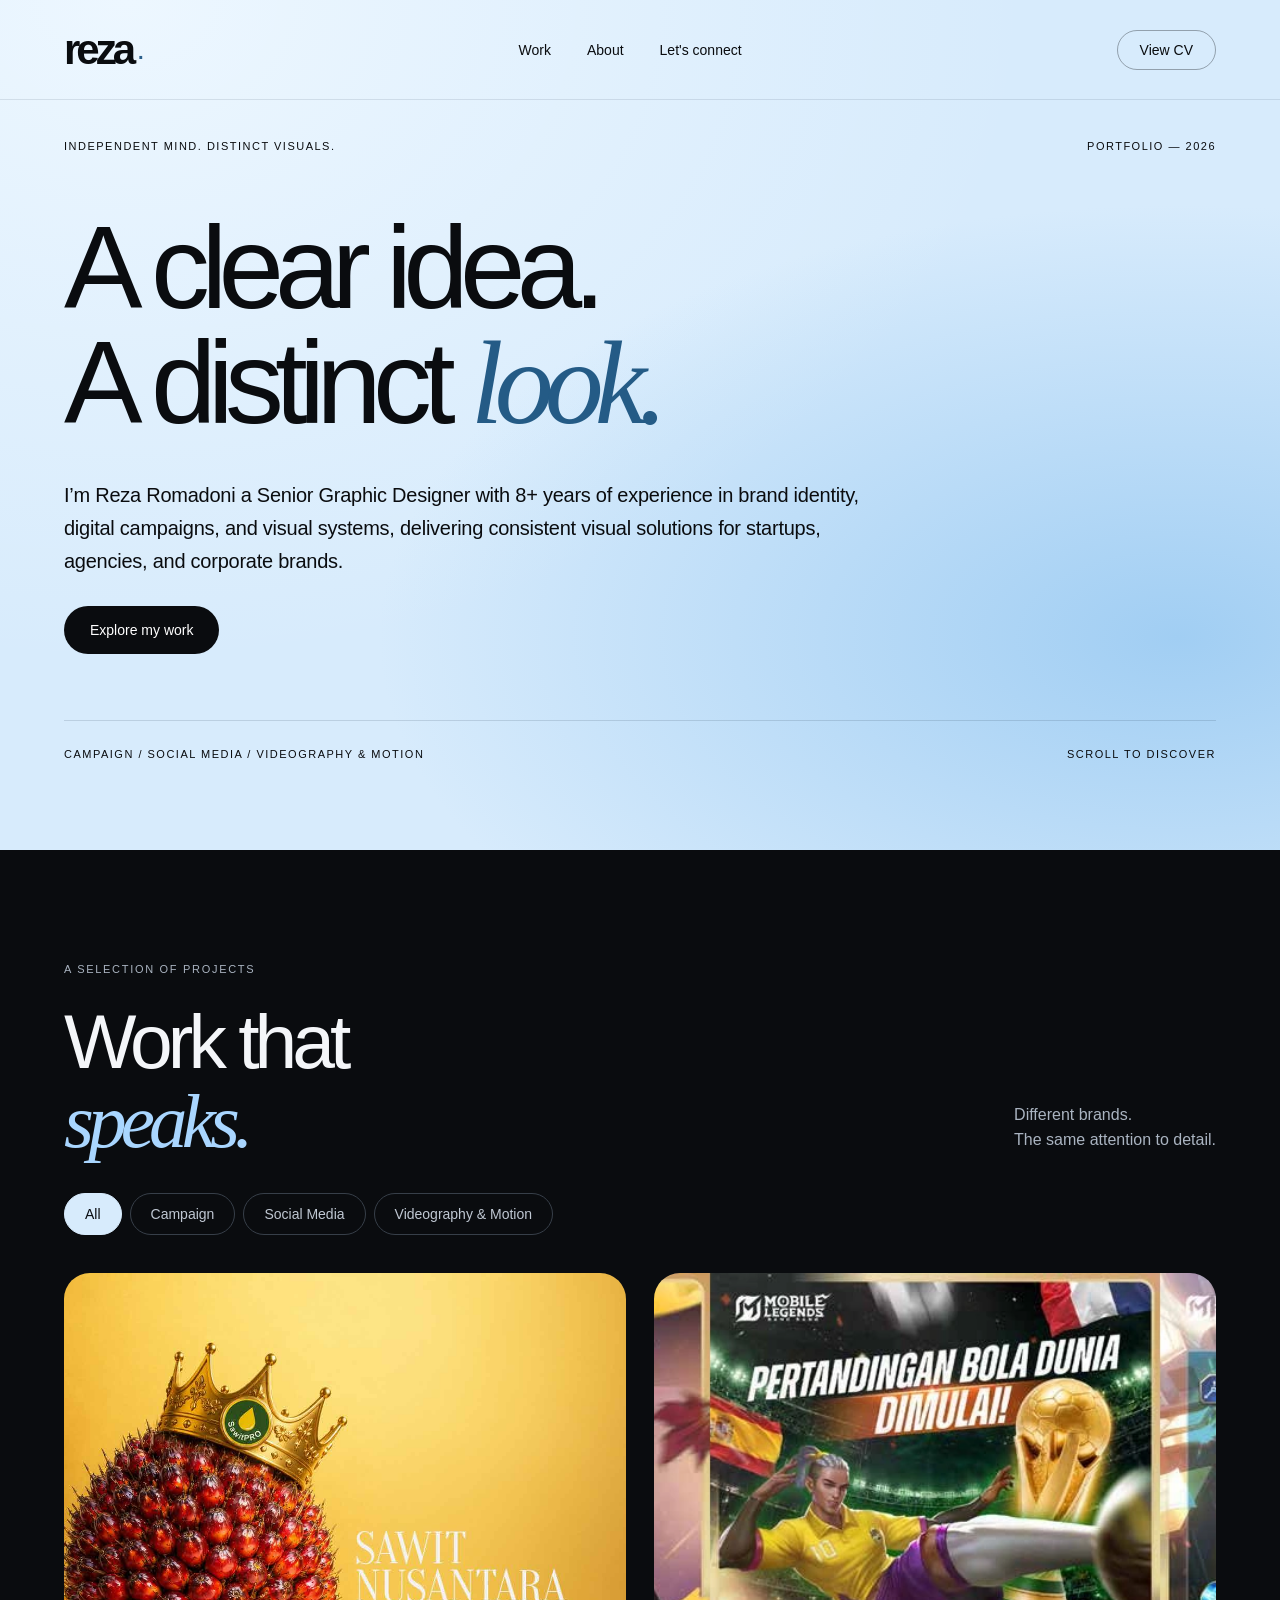
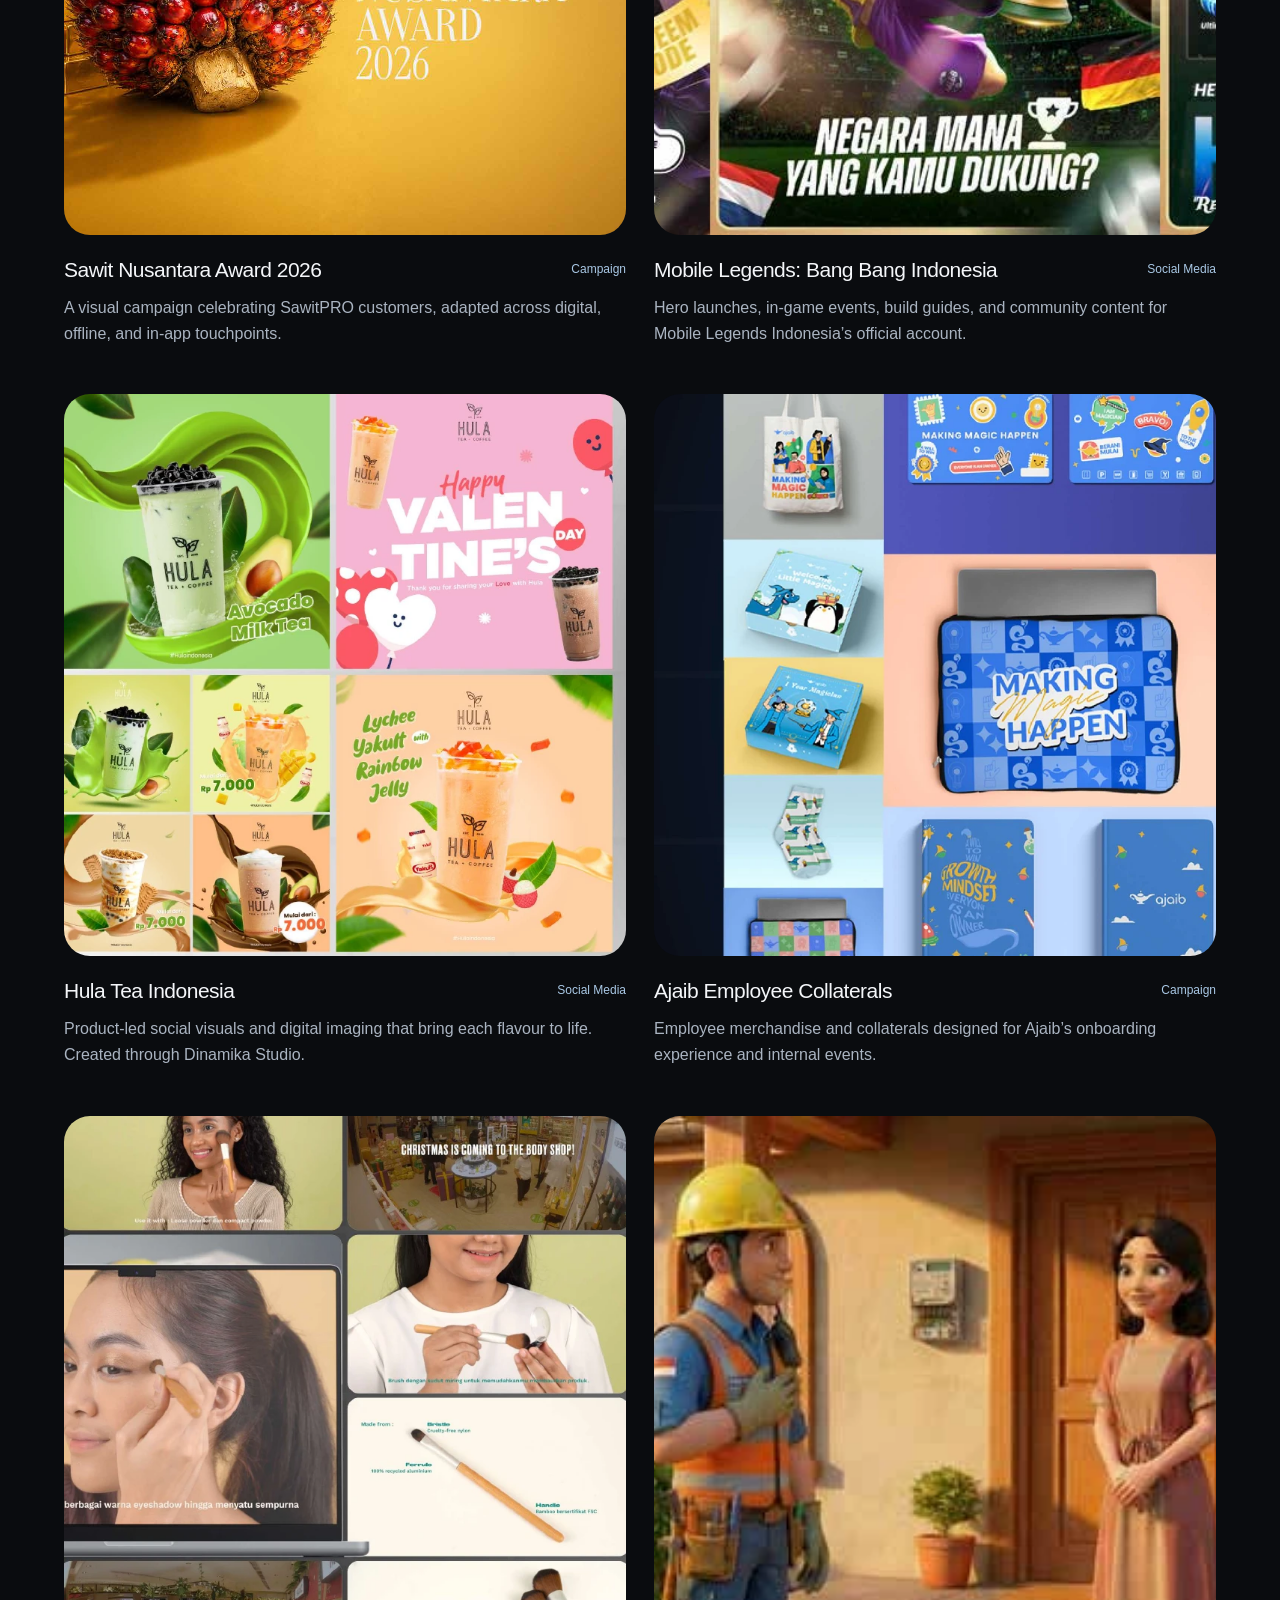
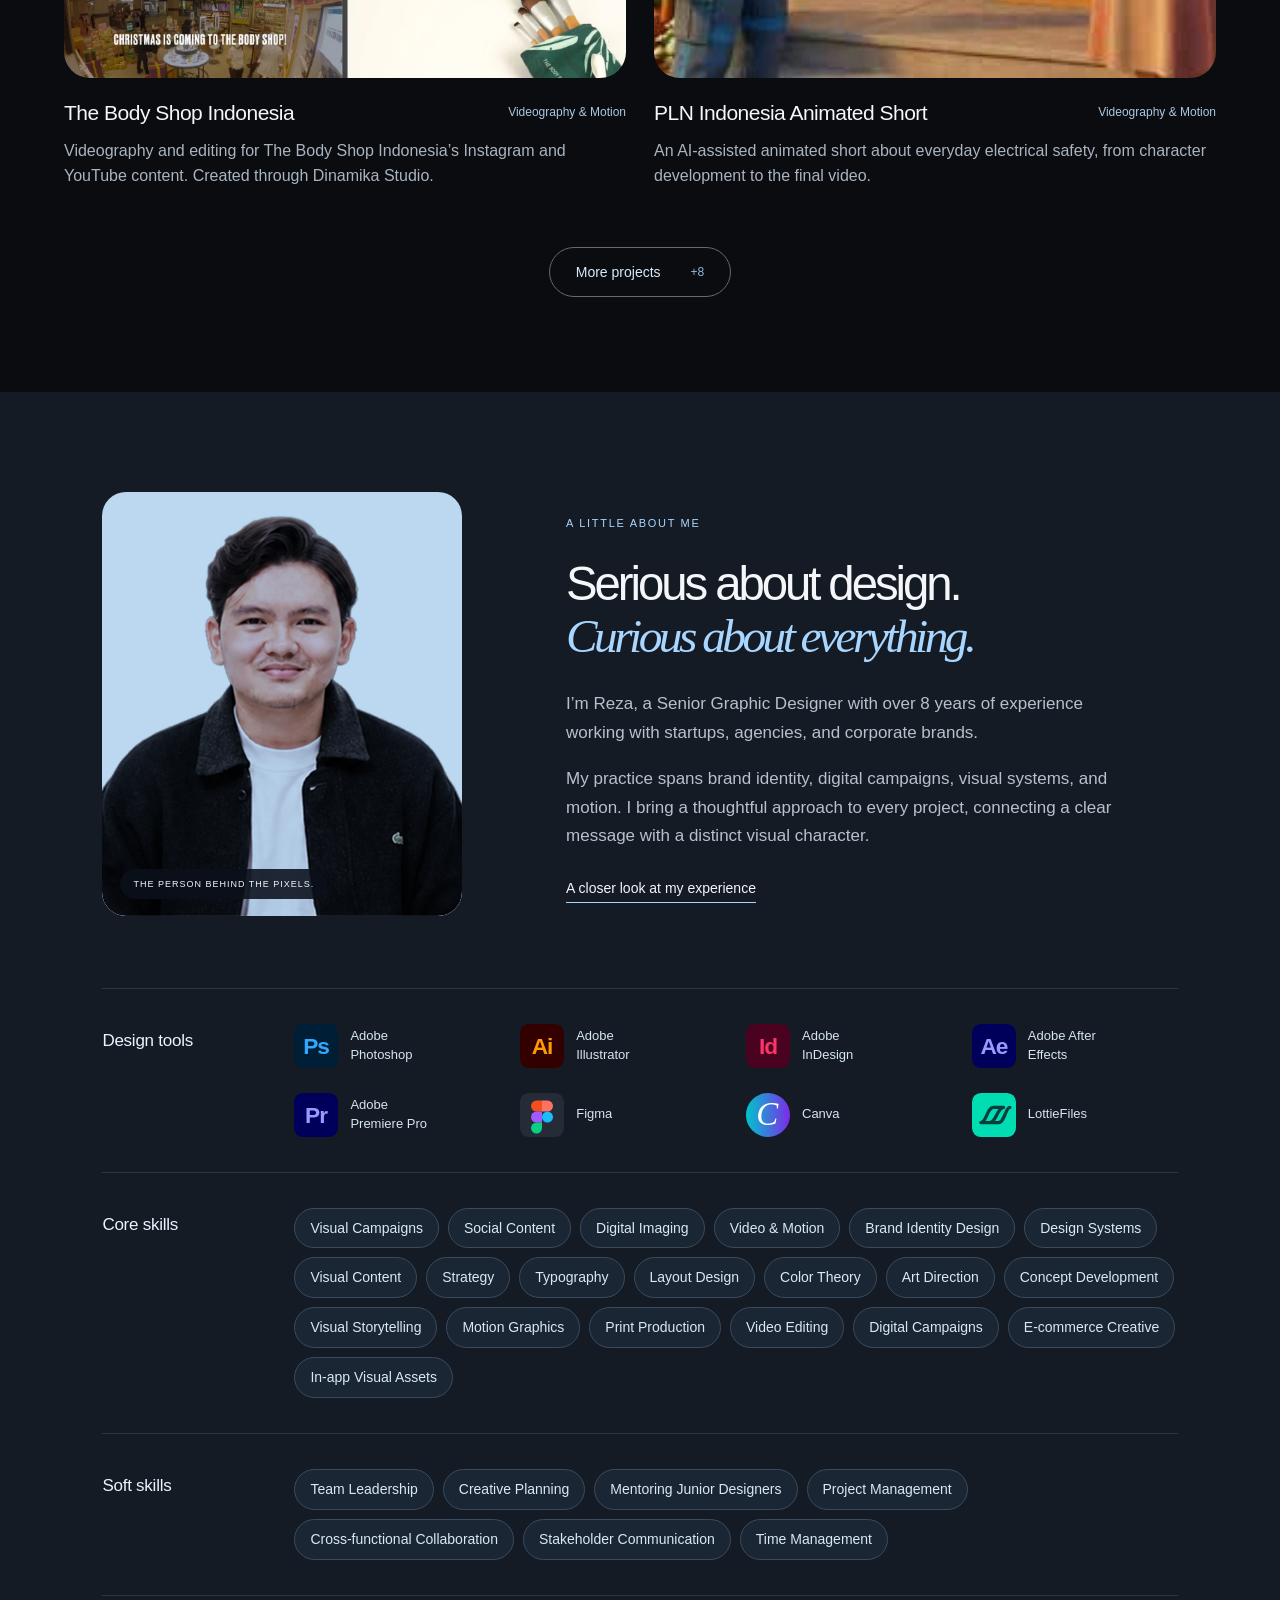
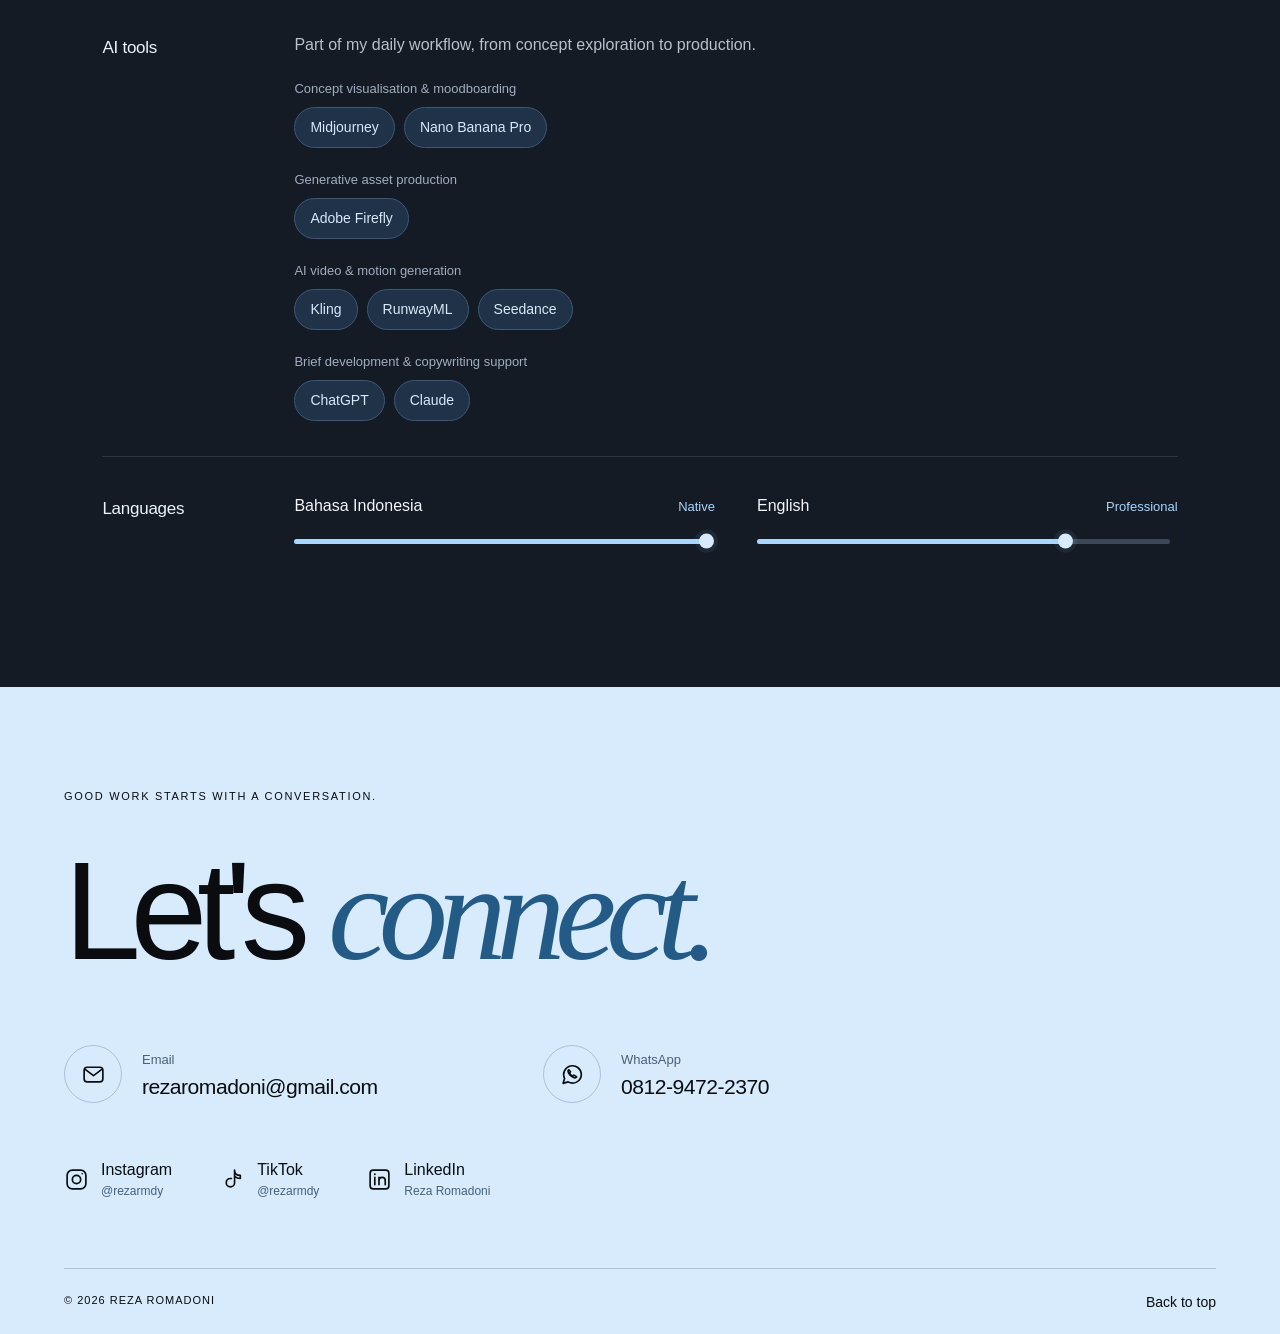
==== index.html @ 768dbdbc "Publish portfolio with selected work, skills, contact links and CV" ====
<!doctype html>
<html lang="en"><head><meta charset="UTF-8"><meta name="viewport" content="width=device-width,initial-scale=1"><meta name="theme-color" content="#d7ebfc"><meta name="description" content="Reza Romadoni. Senior Graphic Designer with 8+ years of experience in brand identity, digital campaigns, and visual systems."><title>Reza Romadoni — Design with character.</title><link rel="stylesheet" href="style.css"></head>
<body>
<header class="nav"><a class="wordmark" href="#home" aria-label="Reza Romadoni home">reza<span>·</span></a><nav aria-label="Main navigation"><a href="#work">Work</a><a href="#about">About</a><a href="#contact">Let's connect</a></nav><a class="cv" href="assets/Reza-Romadoni-CV.pdf" target="_blank" rel="noopener">View CV</a></header>
<main><section class="hero" id="home"><div class="hero-top"><span>INDEPENDENT MIND. DISTINCT VISUALS.</span><span>PORTFOLIO — 2026</span></div><h1><span class="line"><span>A clear idea.</span></span><span class="line"><span>A distinct <em>look.</em></span></span></h1>
<div class="hero-bottom"><div class="intro"><p>I’m Reza Romadoni a Senior Graphic Designer with 8+ years of experience in brand identity, digital campaigns, and visual systems, delivering consistent visual solutions for startups, agencies, and corporate brands.</p><a class="pill dark" href="#work">Explore my work</a></div></div>
<div class="hero-foot"><span>CAMPAIGN / SOCIAL MEDIA / VIDEOGRAPHY & MOTION</span><span>SCROLL TO DISCOVER</span></div></section>
<section class="work-section" id="work"><div class="section-heading"><div><p class="eyebrow">A SELECTION OF PROJECTS</p><h2>Work that<br><em>speaks.</em></h2></div><div class="work-aside"><p>Different brands.<br>The same attention to detail.</p></div></div><div class="filters" role="group" aria-label="Filter projects"><button class="active" data-filter="All" aria-pressed="true">All</button><button data-filter="Campaign" aria-pressed="false">Campaign</button><button data-filter="Social Media" aria-pressed="false">Social Media</button><button data-filter="Videography & Motion" aria-pressed="false">Videography & Motion</button></div><div class="project-grid" id="projects"></div><div class="more-wrap"><button class="pill outline" id="more">More projects <span>+8</span></button></div></section>
<section class="about" id="about"><div class="portrait"><img src="assets/reza.png" alt="Reza Romadoni" loading="lazy"><span>THE PERSON BEHIND THE PIXELS.</span></div><div class="about-copy"><p class="eyebrow">A LITTLE ABOUT ME</p><h2>Serious about design.<br><em>Curious about everything.</em></h2><p>I’m Reza, a Senior Graphic Designer with over 8 years of experience working with startups, agencies, and corporate brands.</p><p>My practice spans brand identity, digital campaigns, visual systems, and motion. I bring a thoughtful approach to every project, connecting a clear message with a distinct visual character.</p><a class="text-link" href="assets/Reza-Romadoni-CV.pdf" target="_blank" rel="noopener">A closer look at my experience</a></div>
<div class="capabilities"><section class="capability-group design-tools" aria-labelledby="tools-title"><h3 id="tools-title">Design tools</h3><div class="tools-grid" id="design-tools"></div></section><section class="capability-group" aria-labelledby="core-title"><h3 id="core-title">Core skills</h3><div class="skills" id="core-skills"></div></section><section class="capability-group" aria-labelledby="soft-title"><h3 id="soft-title">Soft skills</h3><div class="skills" id="soft-skills"></div></section><section class="capability-group" aria-labelledby="ai-title"><h3 id="ai-title">AI tools</h3><p class="group-intro">Part of my daily workflow, from concept exploration to production.</p><div id="ai-tools"></div></section><section class="capability-group languages" aria-labelledby="languages-title"><h3 id="languages-title">Languages</h3><div class="language-grid"><div class="language"><div class="language-label"><span>Bahasa Indonesia</span><span>Native</span></div><div class="language-bar" role="meter" aria-label="Bahasa Indonesia proficiency" aria-valuemin="1" aria-valuemax="4" aria-valuenow="4" aria-valuetext="Native"><div class="language-fill" style="--level:100%"></div></div></div><div class="language"><div class="language-label"><span>English</span><span>Professional</span></div><div class="language-bar" role="meter" aria-label="English proficiency" aria-valuemin="1" aria-valuemax="4" aria-valuenow="3" aria-valuetext="Professional"><div class="language-fill" style="--level:75%"></div></div></div></div></section></div></section>
<footer id="contact"><p class="eyebrow">GOOD WORK STARTS WITH A CONVERSATION.</p><h2 class="contact-title">Let's <em>connect.</em></h2><div class="contact-grid"><a class="contact-item" href="mailto:rezaromadoni@gmail.com"><span class="contact-icon" data-icon="email"></span><span><span class="contact-label">Email</span><span class="contact-value">rezaromadoni@gmail.com</span></span></a><a class="contact-item" href="https://wa.me/6281294722370" target="_blank" rel="noopener noreferrer"><span class="contact-icon" data-icon="whatsapp"></span><span><span class="contact-label">WhatsApp</span><span class="contact-value">0812-9472-2370</span></span></a></div><div class="social-links" aria-label="Social media"><a href="https://www.instagram.com/rezarmdy/" target="_blank" rel="noopener noreferrer"><span data-icon="instagram"></span><span>Instagram <small>@rezarmdy</small></span></a><a href="https://www.tiktok.com/@rezarmdy" target="_blank" rel="noopener noreferrer"><span data-icon="tiktok"></span><span>TikTok <small>@rezarmdy</small></span></a><a href="https://www.linkedin.com/in/rezaromadoni97/" target="_blank" rel="noopener noreferrer"><span data-icon="linkedin"></span><span>LinkedIn <small>Reza Romadoni</small></span></a></div><div class="footer-bottom"><span>© 2026 REZA ROMADONI</span><a href="#home">Back to top</a></div></footer></main>
<dialog id="project-dialog" aria-labelledby="dialog-title"><button class="close" aria-label="Close project">Close <span>×</span></button><div class="dialog-intro"><p class="eyebrow" id="dialog-category"></p><h2 id="dialog-title"></h2><p id="dialog-description"></p><p id="dialog-role"></p></div><div id="dialog-gallery"></div></dialog>
<script src="projects.js"></script><script src="app.js"></script></body></html>
---- style.css ----
:root{--sky:#d7ebfc;--ink:#0a0c0f;--muted:#aab4c1}*{box-sizing:border-box}html{scroll-behavior:smooth;scroll-padding-top:55px}body{margin:0;background:var(--ink);color:#f4f6f9;font-family:Arial,Helvetica,sans-serif;-webkit-font-smoothing:antialiased}a{color:inherit;text-decoration:none}button{font:inherit;cursor:pointer;color:inherit}button,a{-webkit-tap-highlight-color:transparent}button:focus-visible,a:focus-visible{outline:3px solid #429bff;outline-offset:6px}em{font-family:Georgia,'Times New Roman',serif;font-weight:400;letter-spacing:-.075em}img{display:block;width:100%}[hidden]{display:none!important}
.nav{position:absolute;inset:0 0 auto;height:100px;z-index:5;color:var(--ink);display:flex;align-items:center;justify-content:space-between;padding:0 5%;border-bottom:1px solid #172b421c}.wordmark{font-size:42px;font-weight:800;letter-spacing:-4px}.wordmark span{font-size:20px;letter-spacing:0;margin-left:6px;color:#2b608c}.nav nav{display:flex;gap:36px;font-size:14px}.nav nav a{padding:12px 0}.cv{border:1px solid #0a0c0f55;border-radius:30px;padding:11px 22px;font-size:14px}
.hero{min-height:850px;position:relative;padding:140px 5% 0;color:var(--ink);overflow:hidden;background:radial-gradient(ellipse at 92% 75%,#a1cef3 0,transparent 48%),radial-gradient(ellipse at 10% 0,#edf7ff 0,transparent 55%),var(--sky)}.hero-top,.hero-foot{display:flex;justify-content:space-between;font-size:11px;letter-spacing:1.5px;gap:20px}.hero h1{font-size:clamp(76px,9.2vw,148px);font-weight:500;line-height:.98;letter-spacing:-.075em;margin:58px 0 37px}.hero h1 em{color:#245b86}.line{display:block;overflow:hidden;padding-bottom:.1em;margin-bottom:-.1em}.line>span{display:block;animation:reveal 1s cubic-bezier(.2,.7,.2,1) both}.line:nth-child(2)>span{animation-delay:.12s}.intro{max-width:800px}.intro p{font-size:20px;line-height:1.65;margin:0 0 28px;letter-spacing:-.25px}.pill{display:inline-flex;align-items:center;justify-content:center;padding:16px 26px;border-radius:40px;font-size:14px;transition:transform .25s,background .25s}.pill:hover{transform:translateY(-3px)}.dark{background:var(--ink);color:white}.hero-foot{padding:27px 0;margin-top:66px;border-top:1px solid #172b4225}.eyebrow{font-size:11px;letter-spacing:1.7px;font-weight:500;line-height:1.5}
.work-section{padding:100px 5% 95px}.section-heading{display:flex;justify-content:space-between;align-items:end;margin-bottom:32px}.section-heading .eyebrow{color:var(--muted);margin-bottom:24px}h2{font-size:clamp(44px,6vw,86px);font-weight:400;line-height:1.03;letter-spacing:-.065em;margin:0}h2 em{color:#a9d6ff}.work-aside p{font-size:16px;line-height:1.6;color:var(--muted);margin:0 0 8px}.filters{display:flex;flex-wrap:wrap;gap:8px;margin-bottom:38px}.filters button{border:1px solid #373f49;background:transparent;border-radius:30px;padding:12px 20px;font-size:14px;color:#c0c8d3;transition:.2s}.filters .active,.filters button:hover{background:#d7ebfc;color:#080b10;border-color:#d7ebfc}.project-grid{display:grid;grid-template-columns:repeat(2,minmax(0,1fr));gap:48px 28px}.project{display:block;border:0;text-align:left;background:transparent;padding:0;min-width:0}.project-media{overflow:hidden;border-radius:26px;background:#141922;aspect-ratio:1;position:relative;isolation:isolate}.project img{height:100%;object-fit:cover;transition:transform .65s cubic-bezier(.2,.7,.2,1)}.project[data-project="0"] img{object-position:36% center}.project:hover img{transform:scale(1.035)}.view-label{position:absolute;bottom:20px;right:20px;background:#ffffffed;color:#111;border-radius:30px;padding:12px 19px;font-size:14px;opacity:0;transform:translateY(10px);transition:.25s}.project:hover .view-label,.project:focus-visible .view-label{opacity:1;transform:none}.project-meta{display:flex;justify-content:space-between;gap:18px;align-items:start;padding-top:22px}.project h3{font-size:21px;line-height:1.25;letter-spacing:-.5px;font-weight:400;margin:0}.project .category{font-size:12px;line-height:1.4;color:#a9c8e5;white-space:nowrap;padding-top:4px}.project-caption{color:var(--muted);font-size:16px;line-height:1.6;max-width:570px;margin:12px 0 0}.more-wrap{text-align:center;margin-top:58px}.outline{border:1px solid #5f6b78;background:transparent;color:#d7ebfc;gap:30px}.outline span{color:#93b6d6;font-size:12px}
.about{background:#141b24;display:grid;grid-template-columns:.75fr 1.25fr;gap:72px 9%;padding:100px 8%;align-items:center}.portrait{position:relative;background:#bbd8f0;border-radius:24px;overflow:hidden;max-width:360px}.portrait img{mix-blend-mode:multiply;aspect-ratio:.85;object-fit:cover;object-position:50% 20%}.portrait>span{position:absolute;bottom:17px;left:18px;background:#0b111ce0;border-radius:20px;padding:10px 13px;font-size:9px;letter-spacing:1px}.about h2{font-size:clamp(34px,3.7vw,56px);margin:26px 0 28px;line-height:1.1}.about-copy>p:not(.eyebrow){font-size:17px;line-height:1.7;color:#b7c0cc;max-width:560px}.about .eyebrow{color:#a9d6ff}.text-link{display:inline-block;border-bottom:1px solid #a9d6ff;padding-bottom:6px;font-size:14px;margin-top:12px}.capabilities{grid-column:1/-1;min-width:0}.capability-group{border-top:1px solid #ffffff1c;padding:35px 0;display:grid;grid-template-columns:170px minmax(0,1fr);gap:10px 22px;align-items:start}.capability-group h3{font-size:17px;font-weight:400;letter-spacing:-.25px;margin:6px 0;color:#eaf4ff;line-height:1.3}.tools-grid{display:grid;grid-template-columns:repeat(4,minmax(0,1fr));gap:25px 20px}.tool{display:flex;align-items:center;gap:12px}.tool img{width:44px;height:44px;flex-shrink:0}.tool span{font-size:13px;line-height:1.45;color:#d7e4f2;max-width:90px}.skills{display:flex;flex-wrap:wrap;gap:9px}.skills span{border:1px solid #3a4b5f;background:#1a2634;border-radius:30px;color:#d8e8f8;padding:10px 15px;font-size:14px;line-height:1.35}.group-intro{grid-column:2;margin:0 0 13px;font-size:16px;color:#b7c0cc;line-height:1.7}#ai-tools{grid-column:2}.ai-row{margin-bottom:24px}.ai-row:last-child{margin-bottom:0}.ai-row>p{margin:0 0 11px;font-size:13px;color:#9fadc0}.ai-row .skills span{background:#203248;border-color:#3d5877}.language-grid{display:grid;grid-template-columns:1fr 1fr;gap:42px}.language-label{display:flex;justify-content:space-between;align-items:baseline;gap:12px;margin:5px 0 24px;font-size:16px}.language-label>span:last-child{font-size:13px;color:#a9d6ff}.language-bar{height:5px;border-radius:12px;background:#3b485a;position:relative;margin:0 8px 8px 0}.language-fill{position:relative;height:100%;width:var(--level);border-radius:12px;background:#a9d6ff}.language-fill:after{content:"";position:absolute;right:-7px;top:50%;transform:translateY(-50%);width:15px;height:15px;background:#d7ebfc;border-radius:50%;box-shadow:0 0 0 4px #a9d6ff14}
footer{padding:90px 5% 24px;background:var(--sky);color:var(--ink)}footer>.eyebrow{margin-bottom:35px}.contact-title{font-size:clamp(60px,10.8vw,170px);letter-spacing:-.075em;line-height:1.05;display:block;margin:0 0 60px}.contact-title em{color:#245b86}.contact-grid{display:grid;grid-template-columns:1fr 1fr;gap:28px;max-width:930px}.contact-item{display:flex;gap:20px;align-items:center;min-width:0}.contact-icon{display:grid;place-items:center;border:1px solid #23466240;width:58px;height:58px;flex-shrink:0;border-radius:50%;transition:background .25s,transform .25s}.contact-item:hover .contact-icon{background:#b9daf6;transform:rotate(-8deg)}[data-icon] svg{display:block;width:25px;height:25px}.contact-label{display:block;font-size:13px;line-height:1.5;color:#47617a;margin-bottom:5px}.contact-value{display:block;font-size:clamp(16px,1.65vw,24px);letter-spacing:-.5px;overflow-wrap:anywhere}.social-links{display:flex;flex-wrap:wrap;gap:20px 48px;margin-top:48px}.social-links a{display:flex;align-items:center;gap:12px;padding:10px 0}.social-links a>span:last-child{font-size:16px}.social-links small{display:block;font-size:12px;color:#47617a;margin-top:5px}.social-links a:hover>span:last-child{text-decoration:underline;text-underline-offset:5px}.footer-bottom{border-top:1px solid #172b4235;margin-top:60px;padding-top:25px;display:flex;justify-content:space-between;gap:20px;font-size:14px}.footer-bottom span{font-size:11px;letter-spacing:1px}
dialog{border:0;background:#10161f;color:white;padding:0;width:min(1100px,94vw);max-height:93vh;border-radius:22px}dialog::backdrop{background:#030a12b8;backdrop-filter:blur(10px)}.close{position:sticky;top:18px;float:right;margin:18px 22px 0;background:#d7ebfc;color:#111;border:0;border-radius:30px;padding:11px 18px;z-index:4;font-size:14px;display:flex;gap:22px;align-items:center}.close span{font-size:22px;line-height:16px}.dialog-intro{padding:65px 6% 35px}.dialog-intro .eyebrow{color:#a9d6ff}.dialog-intro h2{font-size:clamp(32px,4vw,57px);margin:20px 0}.dialog-intro>p:not(.eyebrow){font-size:17px;line-height:1.65;max-width:660px;color:#c4d0de}#dialog-role{font-size:14px!important;color:#9bacc2!important}#dialog-gallery{padding:0 3% 3%}#dialog-gallery img{border-radius:15px;margin-bottom:18px}.reveal{animation:fadeIn .6s both}@keyframes reveal{from{transform:translateY(110%)}to{transform:translateY(0)}}@keyframes fadeIn{from{opacity:0;transform:translateY(18px)}to{opacity:1;transform:translateY(0)}}
@media(min-width:1600px){.hero{min-height:940px;padding-top:155px}.intro{max-width:860px}.intro p{font-size:22px}.hero-foot{margin-top:82px}.tools-grid{grid-template-columns:repeat(8,minmax(0,1fr))}.tool{flex-direction:column;align-items:start}}
@media(max-width:1050px){.tools-grid{grid-template-columns:repeat(4,minmax(0,1fr))}.tool{flex-direction:column;align-items:start;gap:10px}.project-meta{display:block}.project .category{display:block;margin-top:8px}.capability-group{grid-template-columns:135px minmax(0,1fr)}.about{column-gap:6%;padding-left:6%;padding-right:6%}.language-grid{gap:28px}}
@media(max-width:800px){.nav{height:82px}.wordmark{font-size:35px}.nav nav{gap:20px}.cv{padding:10px 16px}.hero{padding-top:116px;min-height:0}.hero-top{font-size:10px;letter-spacing:1px}.hero h1{font-size:clamp(60px,11.8vw,90px);margin:52px 0 35px}.intro p{font-size:18px;max-width:620px}.hero-foot{font-size:10px;padding-top:22px;margin-top:55px}.work-section{padding-top:65px}.section-heading{margin-bottom:28px}.work-aside p{font-size:14px}.project-grid{gap:36px 20px}.project h3{font-size:20px}.project-caption{font-size:16px}.project-media{border-radius:22px}.about{padding:65px 6%;gap:48px 6%;grid-template-columns:.7fr 1.3fr}.about h2{font-size:34px}.about-copy>p:not(.eyebrow){font-size:16px}.portrait>span{display:none}.portrait{border-radius:20px}.capability-group{grid-template-columns:1fr;gap:22px}.capability-group h3{font-size:19px}.group-intro,#ai-tools{grid-column:1}.group-intro{margin-top:-12px;margin-bottom:0}.tool{flex-direction:row}.tools-grid{gap:25px 18px}.tool span{font-size:13px}.language-grid{gap:36px}.social-links{gap:24px 40px}.contact-grid{gap:30px}.contact-icon{width:48px;height:48px}.contact-item{gap:13px}.footer-bottom{flex-wrap:wrap}.dialog-intro{padding-top:72px}}
@media(max-width:540px){.nav{padding-left:6%;padding-right:6%}.nav nav{gap:18px;font-size:14px}.nav nav a:last-child{display:none}.cv{font-size:13px;padding:9px 13px}.hero{padding:110px 6% 0}.hero h1{font-size:13vw;margin-top:48px}.hero-top span{font-size:8px}.intro p{font-size:17px;line-height:1.7;margin-bottom:26px}.hero-foot{font-size:8px;letter-spacing:1px;margin-top:48px;padding-bottom:23px}.hero-foot span:first-child{max-width:190px;line-height:1.7}.hero-foot span:last-child{text-align:right;line-height:1.7}.work-section{padding:62px 6%}.section-heading{display:block}.section-heading h2{font-size:56px}.work-aside{display:none}.filters{gap:8px;margin:30px 0}.filters button{padding:11px 15px;font-size:13px}.project-grid{grid-template-columns:1fr;row-gap:37px}.project-media{border-radius:24px}.project-meta{display:flex;gap:15px}.project h3{font-size:20px}.project .category{font-size:11px;margin-top:0;max-width:120px;white-space:normal;text-align:right}.project-caption{font-size:16px}.about{grid-template-columns:1fr;gap:32px}.portrait{width:68%;max-width:260px}.about h2{font-size:40px}.about-copy>p:not(.eyebrow){font-size:17px}.capabilities{margin-top:15px}.capability-group{padding:30px 0}.tools-grid{grid-template-columns:repeat(4,minmax(0,1fr));gap:24px 12px}.tool{flex-direction:column;gap:10px}.tool img{width:42px;height:42px}.tool span{font-size:12px;max-width:78px}.skills{gap:8px}.skills span{font-size:14px;padding:9px 13px}.language-grid{grid-template-columns:1fr;gap:30px}.language-label{font-size:16px}.contact-title{font-size:16vw;margin-bottom:40px}footer{padding:60px 6% 24px}footer>.eyebrow{font-size:10px;margin-bottom:28px}.contact-grid{grid-template-columns:1fr;gap:26px}.contact-value{font-size:20px}.social-links{margin-top:35px;display:grid;grid-template-columns:1fr 1fr;gap:22px}.social-links a{gap:10px}.social-links a>span:last-child{font-size:15px}.social-links small{font-size:12px}.footer-bottom{margin-top:40px}.footer-bottom span{font-size:9px;align-self:center}.footer-bottom a{font-size:13px}}
@media(prefers-reduced-motion:reduce){html{scroll-behavior:auto}*,*:before,*:after{animation:none!important;transition:none!important}.line>span{transform:none}}
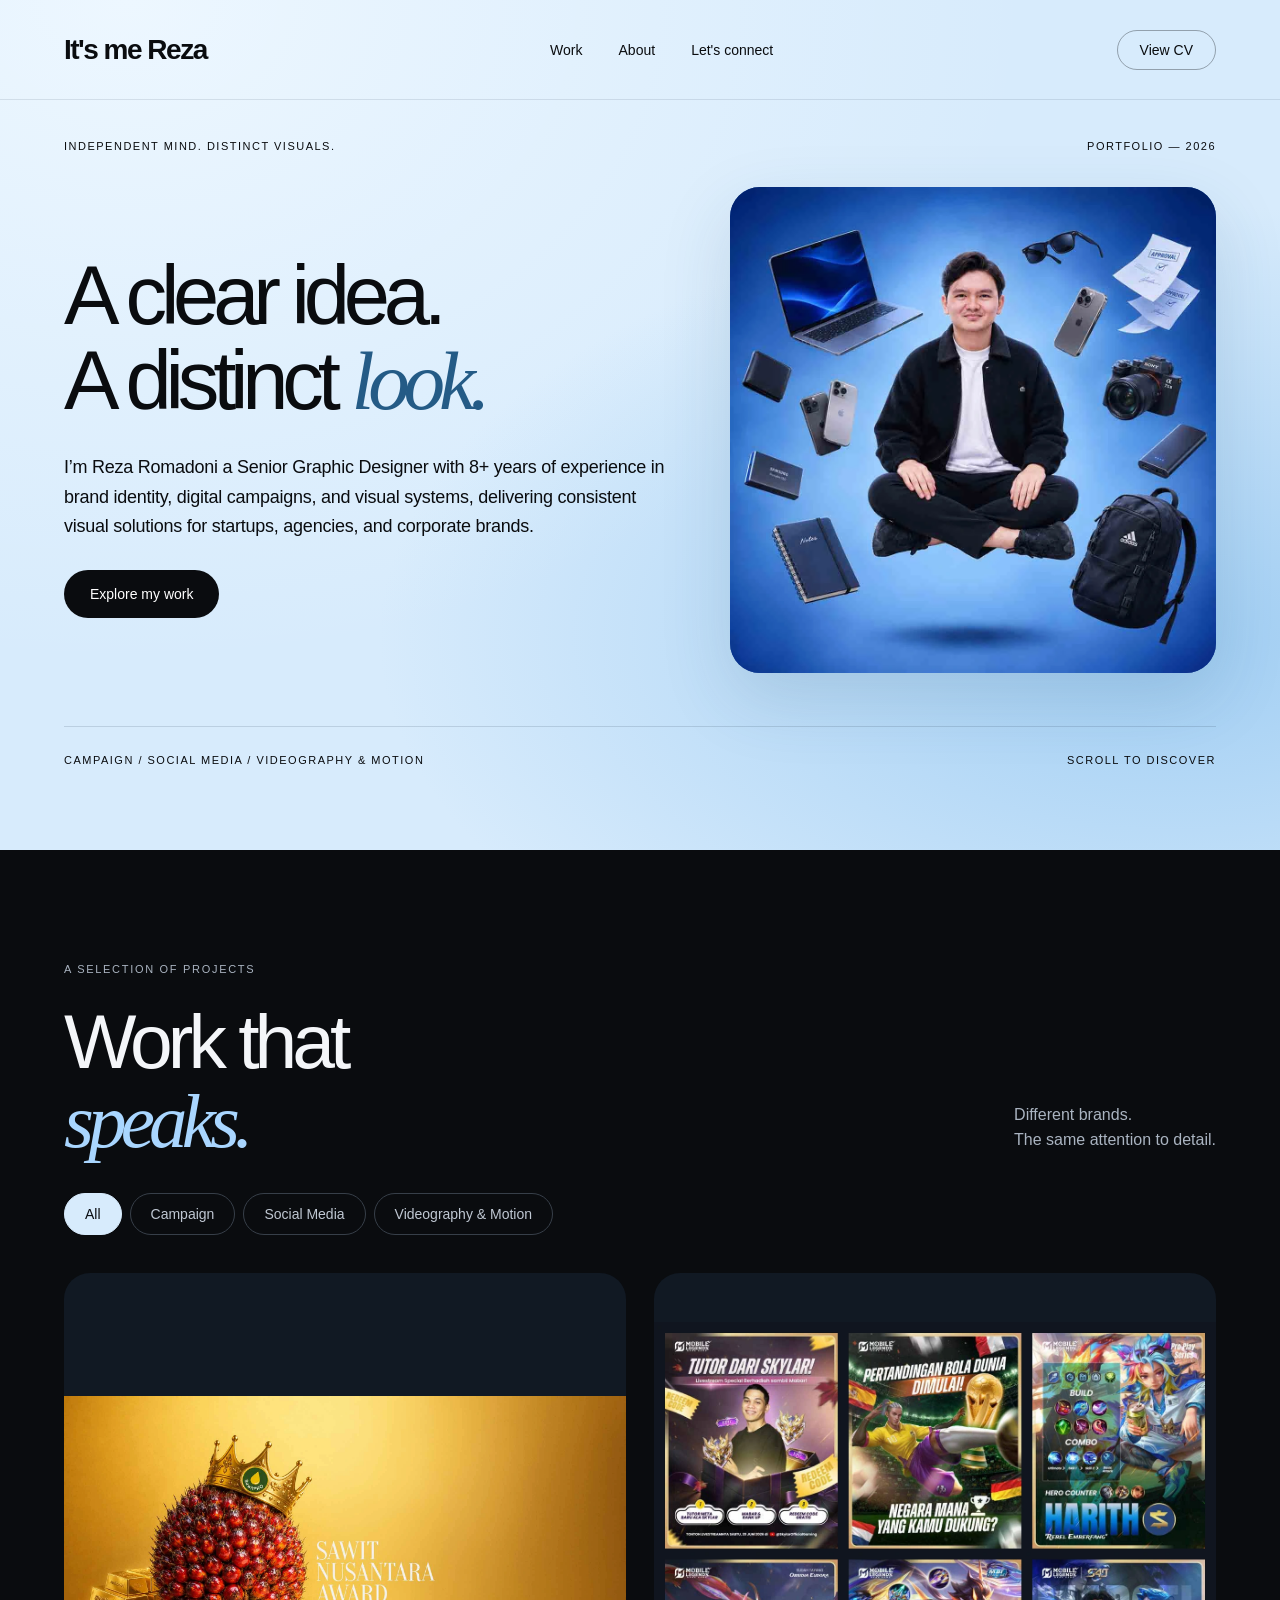
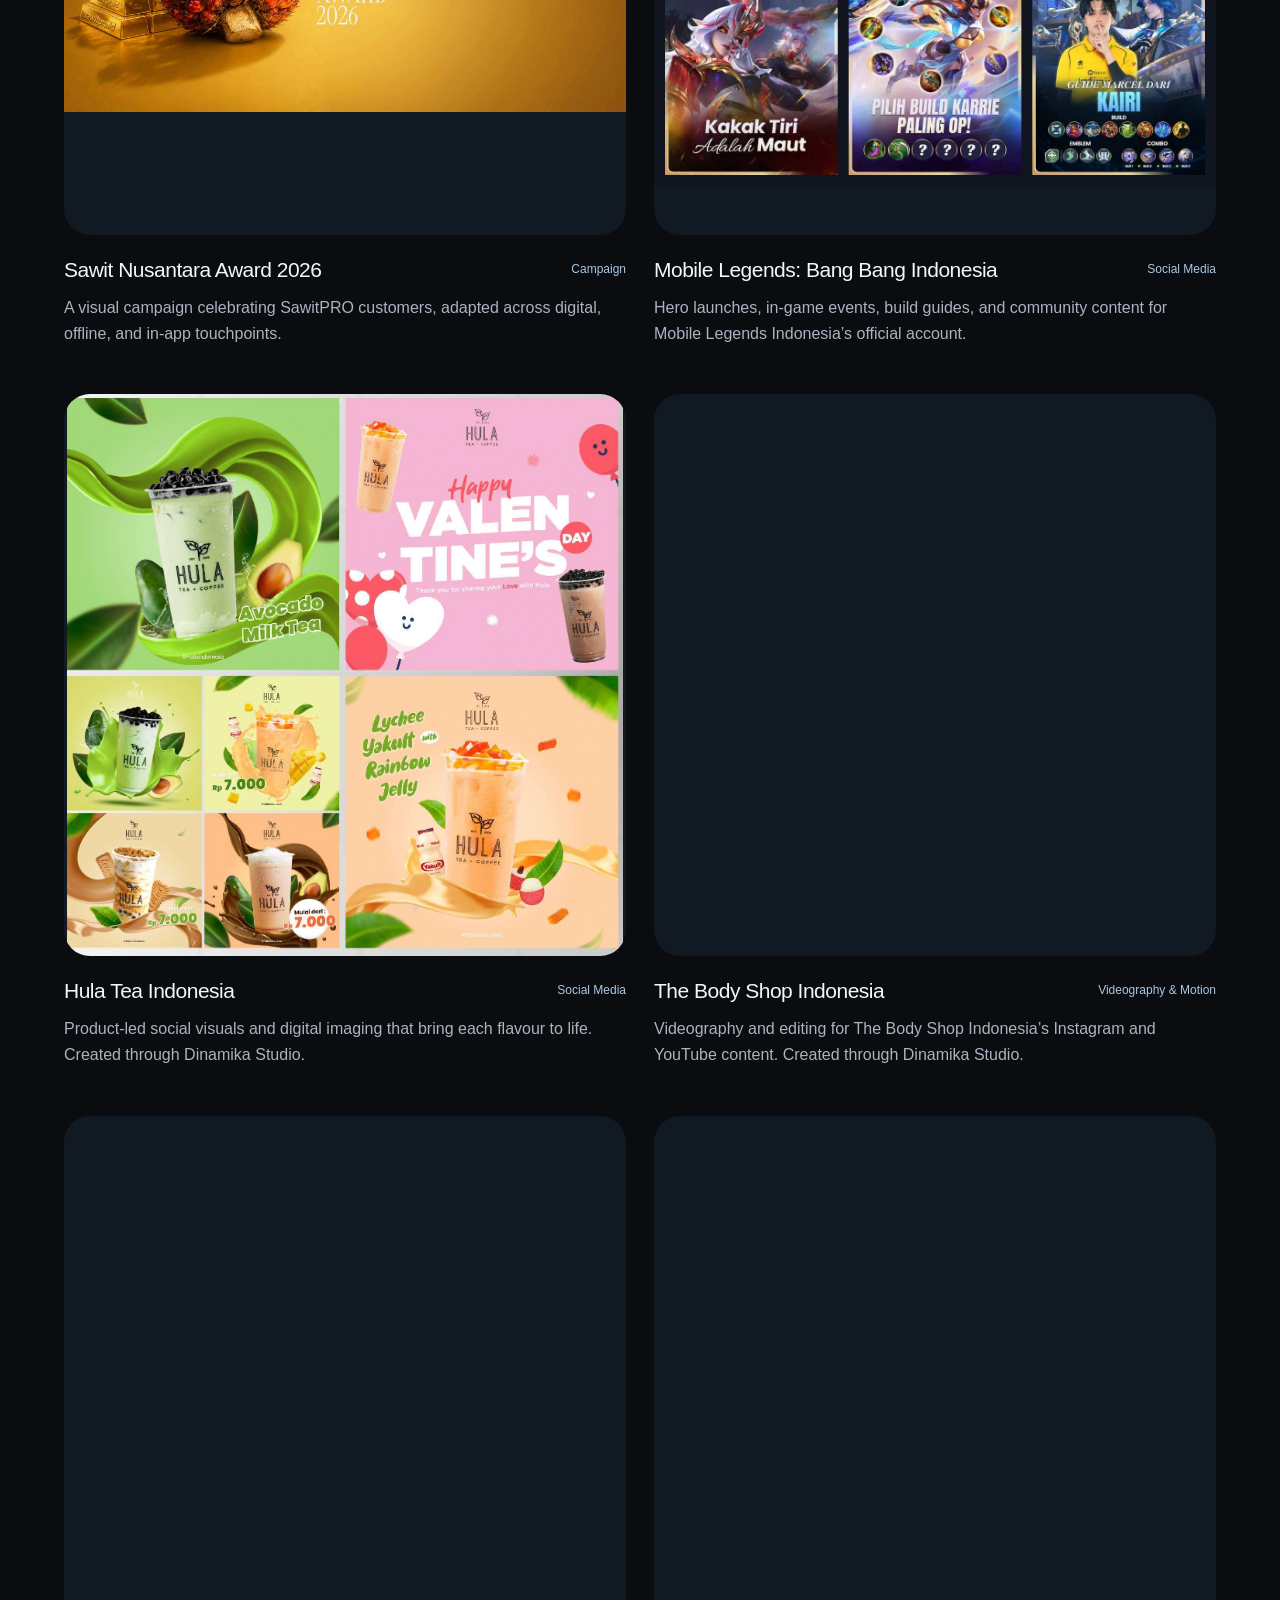
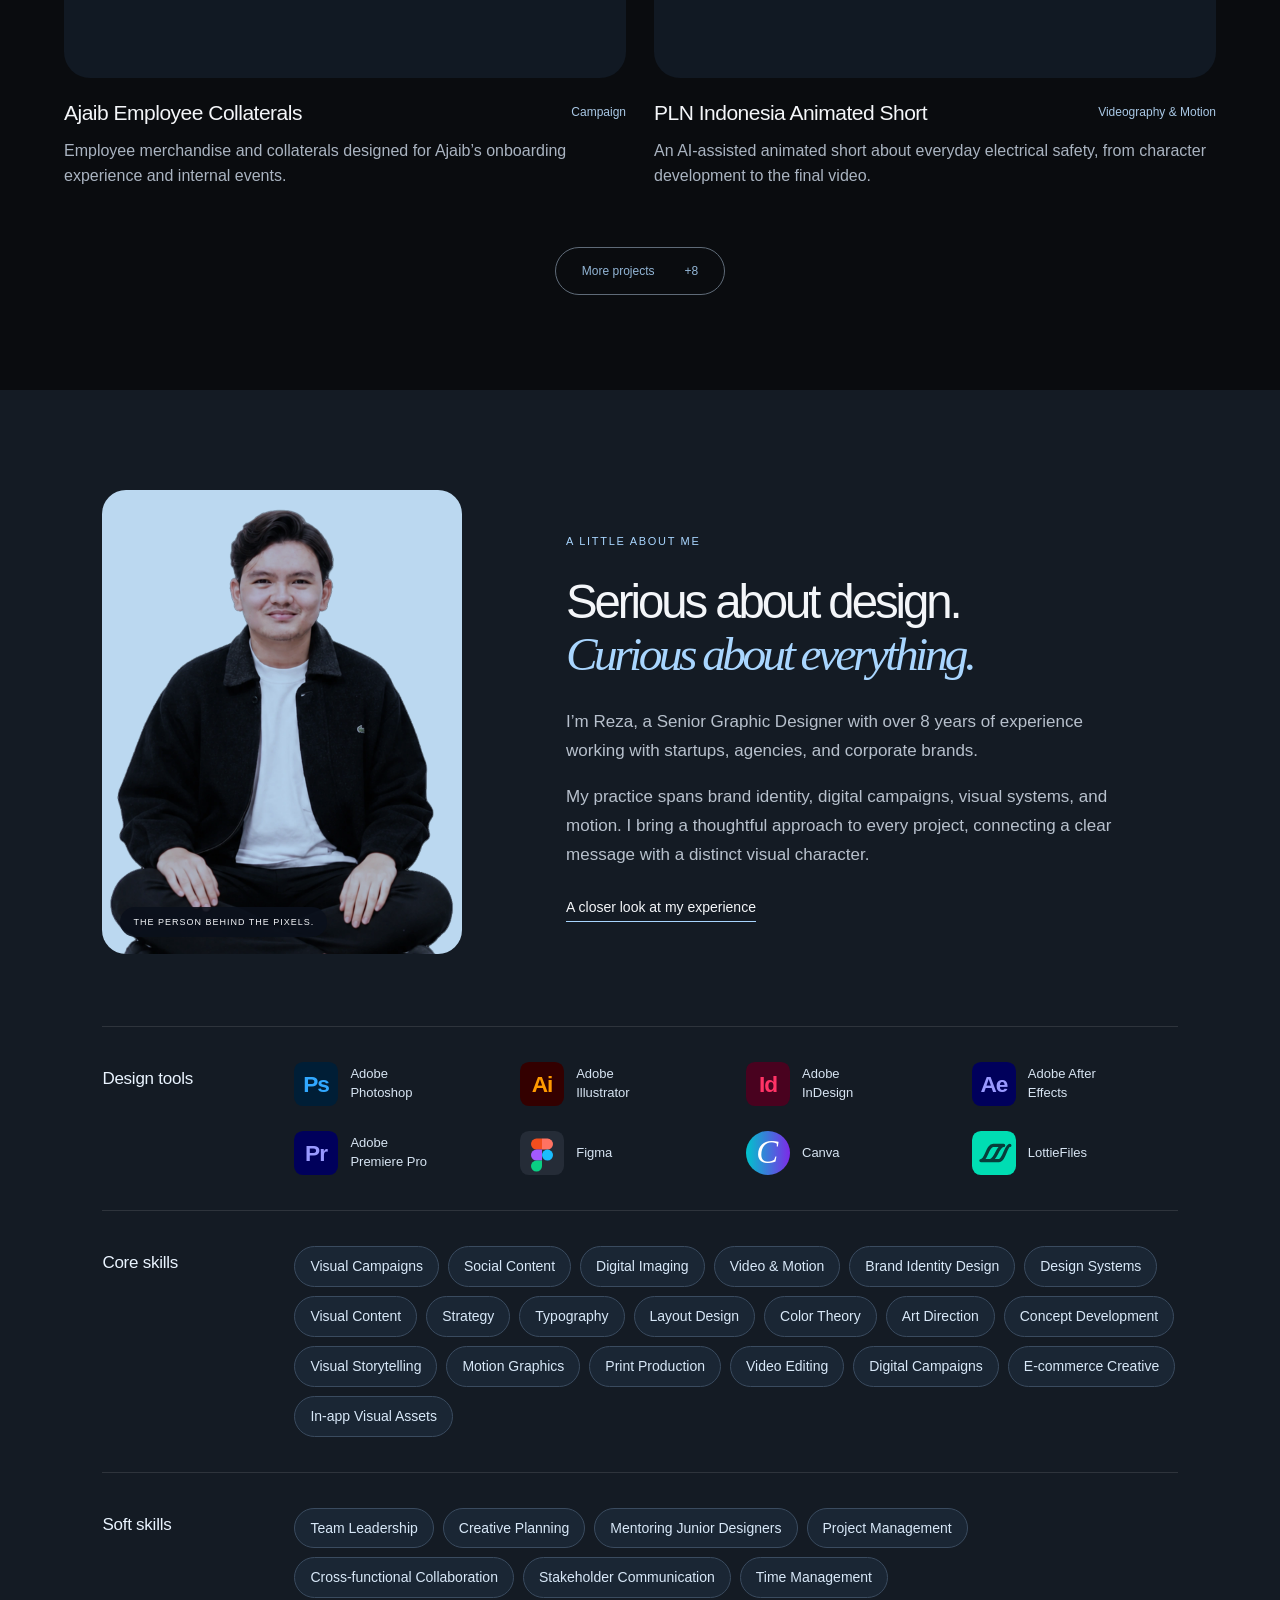
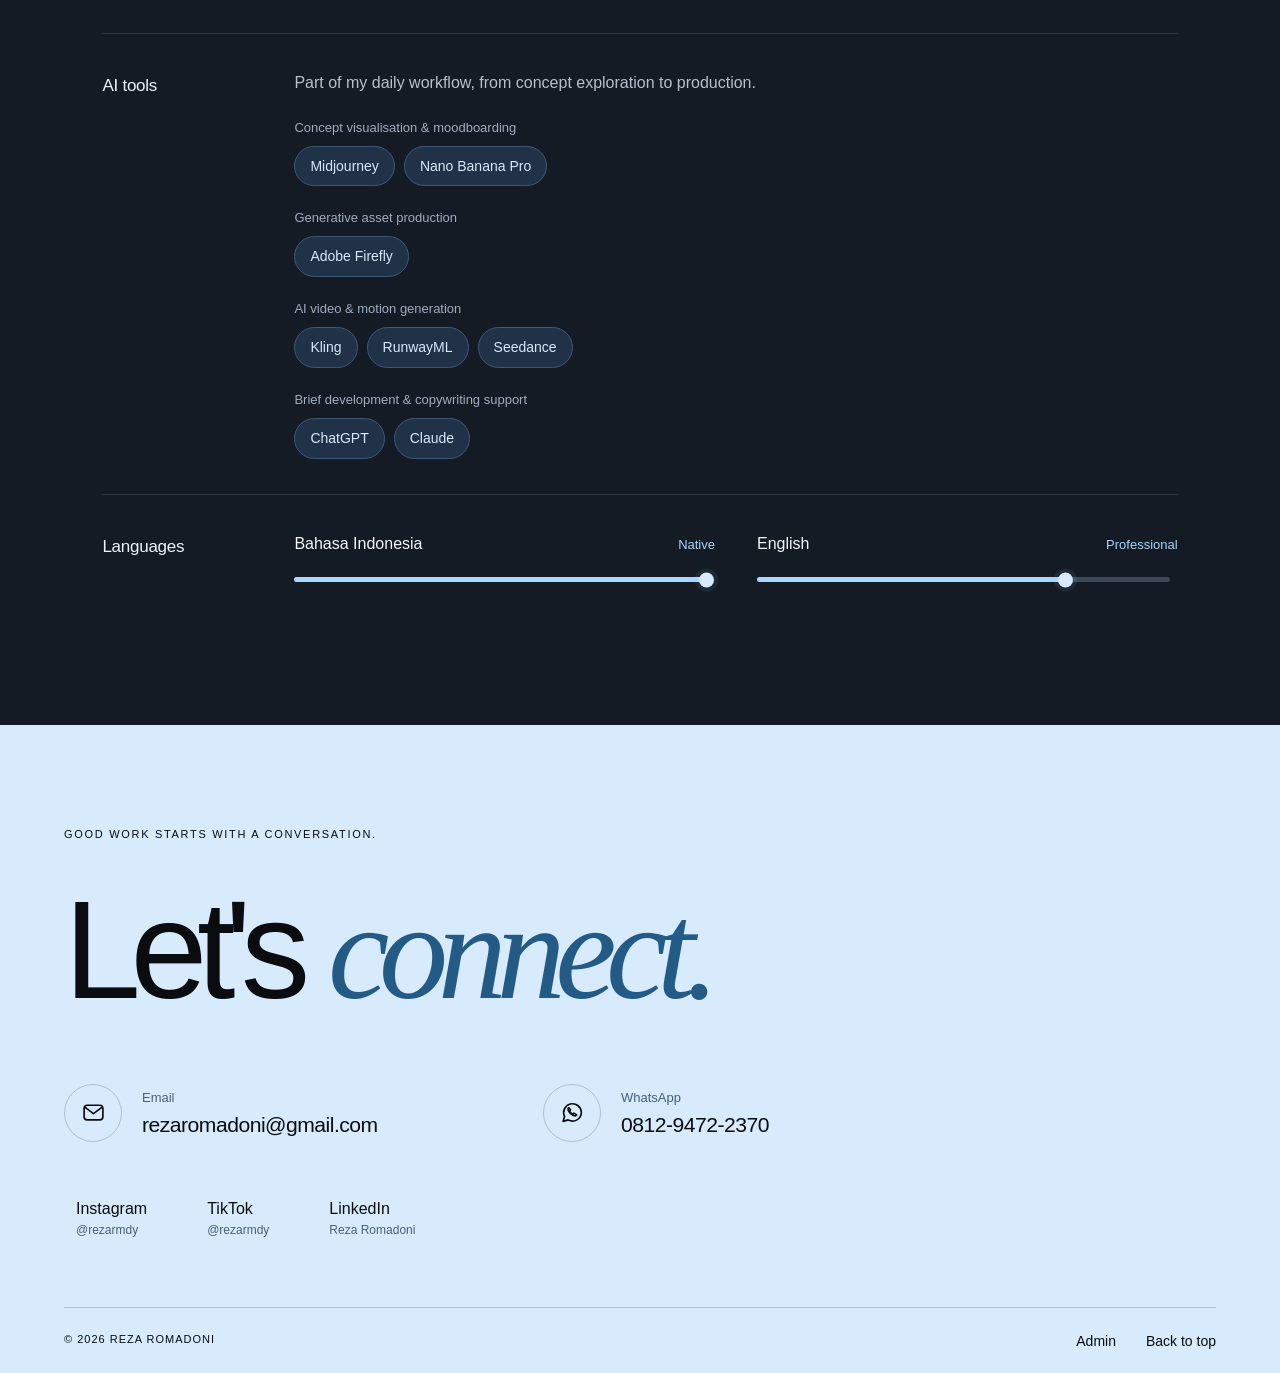
==== commit ab2c17a9: "Restore complete high-resolution portfolio galleries and add editable content with GitHub admin" ====
--- a/index.html
+++ b/index.html
@@ -1,13 +1,8 @@
 <!doctype html>
-<html lang="en"><head><meta charset="UTF-8"><meta name="viewport" content="width=device-width,initial-scale=1"><meta name="theme-color" content="#d7ebfc"><meta name="description" content="Reza Romadoni. Senior Graphic Designer with 8+ years of experience in brand identity, digital campaigns, and visual systems."><title>Reza Romadoni — Design with character.</title><link rel="stylesheet" href="style.css"></head>
-<body>
-<header class="nav"><a class="wordmark" href="#home" aria-label="Reza Romadoni home">reza<span>·</span></a><nav aria-label="Main navigation"><a href="#work">Work</a><a href="#about">About</a><a href="#contact">Let's connect</a></nav><a class="cv" href="assets/Reza-Romadoni-CV.pdf" target="_blank" rel="noopener">View CV</a></header>
-<main><section class="hero" id="home"><div class="hero-top"><span>INDEPENDENT MIND. DISTINCT VISUALS.</span><span>PORTFOLIO — 2026</span></div><h1><span class="line"><span>A clear idea.</span></span><span class="line"><span>A distinct <em>look.</em></span></span></h1>
-<div class="hero-bottom"><div class="intro"><p>I’m Reza Romadoni a Senior Graphic Designer with 8+ years of experience in brand identity, digital campaigns, and visual systems, delivering consistent visual solutions for startups, agencies, and corporate brands.</p><a class="pill dark" href="#work">Explore my work</a></div></div>
-<div class="hero-foot"><span>CAMPAIGN / SOCIAL MEDIA / VIDEOGRAPHY & MOTION</span><span>SCROLL TO DISCOVER</span></div></section>
-<section class="work-section" id="work"><div class="section-heading"><div><p class="eyebrow">A SELECTION OF PROJECTS</p><h2>Work that<br><em>speaks.</em></h2></div><div class="work-aside"><p>Different brands.<br>The same attention to detail.</p></div></div><div class="filters" role="group" aria-label="Filter projects"><button class="active" data-filter="All" aria-pressed="true">All</button><button data-filter="Campaign" aria-pressed="false">Campaign</button><button data-filter="Social Media" aria-pressed="false">Social Media</button><button data-filter="Videography & Motion" aria-pressed="false">Videography & Motion</button></div><div class="project-grid" id="projects"></div><div class="more-wrap"><button class="pill outline" id="more">More projects <span>+8</span></button></div></section>
-<section class="about" id="about"><div class="portrait"><img src="assets/reza.png" alt="Reza Romadoni" loading="lazy"><span>THE PERSON BEHIND THE PIXELS.</span></div><div class="about-copy"><p class="eyebrow">A LITTLE ABOUT ME</p><h2>Serious about design.<br><em>Curious about everything.</em></h2><p>I’m Reza, a Senior Graphic Designer with over 8 years of experience working with startups, agencies, and corporate brands.</p><p>My practice spans brand identity, digital campaigns, visual systems, and motion. I bring a thoughtful approach to every project, connecting a clear message with a distinct visual character.</p><a class="text-link" href="assets/Reza-Romadoni-CV.pdf" target="_blank" rel="noopener">A closer look at my experience</a></div>
-<div class="capabilities"><section class="capability-group design-tools" aria-labelledby="tools-title"><h3 id="tools-title">Design tools</h3><div class="tools-grid" id="design-tools"></div></section><section class="capability-group" aria-labelledby="core-title"><h3 id="core-title">Core skills</h3><div class="skills" id="core-skills"></div></section><section class="capability-group" aria-labelledby="soft-title"><h3 id="soft-title">Soft skills</h3><div class="skills" id="soft-skills"></div></section><section class="capability-group" aria-labelledby="ai-title"><h3 id="ai-title">AI tools</h3><p class="group-intro">Part of my daily workflow, from concept exploration to production.</p><div id="ai-tools"></div></section><section class="capability-group languages" aria-labelledby="languages-title"><h3 id="languages-title">Languages</h3><div class="language-grid"><div class="language"><div class="language-label"><span>Bahasa Indonesia</span><span>Native</span></div><div class="language-bar" role="meter" aria-label="Bahasa Indonesia proficiency" aria-valuemin="1" aria-valuemax="4" aria-valuenow="4" aria-valuetext="Native"><div class="language-fill" style="--level:100%"></div></div></div><div class="language"><div class="language-label"><span>English</span><span>Professional</span></div><div class="language-bar" role="meter" aria-label="English proficiency" aria-valuemin="1" aria-valuemax="4" aria-valuenow="3" aria-valuetext="Professional"><div class="language-fill" style="--level:75%"></div></div></div></div></section></div></section>
-<footer id="contact"><p class="eyebrow">GOOD WORK STARTS WITH A CONVERSATION.</p><h2 class="contact-title">Let's <em>connect.</em></h2><div class="contact-grid"><a class="contact-item" href="mailto:rezaromadoni@gmail.com"><span class="contact-icon" data-icon="email"></span><span><span class="contact-label">Email</span><span class="contact-value">rezaromadoni@gmail.com</span></span></a><a class="contact-item" href="https://wa.me/6281294722370" target="_blank" rel="noopener noreferrer"><span class="contact-icon" data-icon="whatsapp"></span><span><span class="contact-label">WhatsApp</span><span class="contact-value">0812-9472-2370</span></span></a></div><div class="social-links" aria-label="Social media"><a href="https://www.instagram.com/rezarmdy/" target="_blank" rel="noopener noreferrer"><span data-icon="instagram"></span><span>Instagram <small>@rezarmdy</small></span></a><a href="https://www.tiktok.com/@rezarmdy" target="_blank" rel="noopener noreferrer"><span data-icon="tiktok"></span><span>TikTok <small>@rezarmdy</small></span></a><a href="https://www.linkedin.com/in/rezaromadoni97/" target="_blank" rel="noopener noreferrer"><span data-icon="linkedin"></span><span>LinkedIn <small>Reza Romadoni</small></span></a></div><div class="footer-bottom"><span>© 2026 REZA ROMADONI</span><a href="#home">Back to top</a></div></footer></main>
-<dialog id="project-dialog" aria-labelledby="dialog-title"><button class="close" aria-label="Close project">Close <span>×</span></button><div class="dialog-intro"><p class="eyebrow" id="dialog-category"></p><h2 id="dialog-title"></h2><p id="dialog-description"></p><p id="dialog-role"></p></div><div id="dialog-gallery"></div></dialog>
-<script src="projects.js"></script><script src="app.js"></script></body></html>
+<html lang="en"><head><meta charset="UTF-8"><meta name="viewport" content="width=device-width,initial-scale=1"><meta name="theme-color" content="#d7ebfc"><meta name="description" content="Reza Romadoni. Senior Graphic Designer with 8+ years of experience in brand identity, digital campaigns, and visual systems."><title>Reza Romadoni — Design with character.</title><link rel="stylesheet" href="/style.css?v=2"></head><body>
+<header class="nav"><a class="wordmark" href="#home" aria-label="Reza Romadoni home" data-bind="brand">It's me Reza</a><nav aria-label="Main navigation"><a href="#work" data-bind="navigation.work">Work</a><a href="#about" data-bind="navigation.about">About</a><a href="#contact" data-bind="navigation.contact">Let's connect</a></nav><a class="cv" data-cv href="/assets/Reza-Romadoni-CV.pdf" target="_blank" rel="noopener" data-bind="cv.label">View CV</a></header>
+<main><section class="hero" id="home"><div class="hero-top"><span data-bind="hero.eyebrow">INDEPENDENT MIND. DISTINCT VISUALS.</span><span data-bind="hero.edition">PORTFOLIO — 2026</span></div><div class="hero-layout"><div class="hero-copy"><h1><span class="line"><span data-bind="hero.line1">A clear idea.</span></span><span class="line"><span><span data-bind="hero.line2">A distinct</span> <em data-bind="hero.accent">look.</em></span></span></h1><div class="intro"><p data-bind="hero.description">I’m Reza Romadoni a Senior Graphic Designer with 8+ years of experience in brand identity, digital campaigns, and visual systems, delivering consistent visual solutions for startups, agencies, and corporate brands.</p><a class="pill dark" href="#work" data-bind="hero.button">Explore my work</a></div></div><figure class="hero-photo"><img id="hero-photo" src="/assets/reza-fly-1k.webp" width="1080" height="1080" alt="Reza Romadoni surrounded by his creative tools" fetchpriority="high"></figure></div><div class="hero-foot"><span data-bind="hero.footerLeft">CAMPAIGN / SOCIAL MEDIA / VIDEOGRAPHY & MOTION</span><span data-bind="hero.footerRight">SCROLL TO DISCOVER</span></div></section>
+<section class="work-section" id="work"><div class="section-heading"><div><p class="eyebrow" data-bind="work.eyebrow">A SELECTION OF PROJECTS</p><h2><span data-bind="work.line1">Work that</span><br><em data-bind="work.accent">speaks.</em></h2></div><div class="work-aside"><p data-bind="work.description">Different brands.&#10;The same attention to detail.</p></div></div><div class="filters" role="group" aria-label="Filter projects"><button class="active" data-filter="All" aria-pressed="true" data-bind="labels.all">All</button><button data-filter="Campaign" aria-pressed="false">Campaign</button><button data-filter="Social Media" aria-pressed="false">Social Media</button><button data-filter="Videography & Motion" aria-pressed="false">Videography & Motion</button></div><div class="project-grid" id="projects"><p class="content-status" role="status">Loading projects…</p></div><div class="more-wrap"><button class="pill outline" id="more" hidden><span data-bind="labels.more">More projects</span><span id="more-count"></span></button></div></section>
+<section class="about" id="about"><div class="portrait"><img id="about-photo" src="/assets/reza-portrait-1k.webp" width="1080" height="1392" alt="Reza Romadoni" loading="lazy"><span data-bind="about.photoCaption">THE PERSON BEHIND THE PIXELS.</span></div><div class="about-copy"><p class="eyebrow" data-bind="about.eyebrow">A LITTLE ABOUT ME</p><h2><span data-bind="about.line1">Serious about design.</span><br><em data-bind="about.accent">Curious about everything.</em></h2><div id="about-paragraphs"><p>I’m Reza, a Senior Graphic Designer with over 8 years of experience working with startups, agencies, and corporate brands.</p></div><a class="text-link" data-cv href="/assets/Reza-Romadoni-CV.pdf" target="_blank" rel="noopener" data-bind="about.experienceLinkLabel">A closer look at my experience</a></div><div class="capabilities"><section class="capability-group" aria-labelledby="tools-title"><h3 id="tools-title" data-bind="labels.tools">Design tools</h3><div class="tools-grid" id="design-tools"></div></section><section class="capability-group" aria-labelledby="core-title"><h3 id="core-title" data-bind="labels.core">Core skills</h3><div class="skills" id="core-skills"></div></section><section class="capability-group" aria-labelledby="soft-title"><h3 id="soft-title" data-bind="labels.soft">Soft skills</h3><div class="skills" id="soft-skills"></div></section><section class="capability-group" aria-labelledby="ai-title"><h3 id="ai-title" data-bind="labels.ai">AI tools</h3><p class="group-intro" data-bind="aiIntro">Part of my daily workflow, from concept exploration to production.</p><div id="ai-tools"></div></section><section class="capability-group languages" aria-labelledby="languages-title"><h3 id="languages-title" data-bind="labels.languages">Languages</h3><div class="language-grid" id="languages"></div></section></div></section>
+<footer id="contact"><p class="eyebrow" data-bind="contact.eyebrow">GOOD WORK STARTS WITH A CONVERSATION.</p><h2 class="contact-title"><span data-bind="contact.line1">Let's</span> <em data-bind="contact.accent">connect.</em></h2><div class="contact-grid"><a class="contact-item" id="email-link" href="mailto:rezaromadoni@gmail.com"><span class="contact-icon" data-icon="email"></span><span><span class="contact-label" data-bind="contact.emailLabel">Email</span><span class="contact-value" data-bind="contact.email">rezaromadoni@gmail.com</span></span></a><a class="contact-item" id="whatsapp-link" href="https://wa.me/6281294722370" target="_blank" rel="noopener noreferrer"><span class="contact-icon" data-icon="whatsapp"></span><span><span class="contact-label" data-bind="contact.whatsappLabel">WhatsApp</span><span class="contact-value" data-bind="contact.whatsappDisplay">0812-9472-2370</span></span></a></div><div class="social-links" id="social-links" aria-label="Social media"></div><div class="footer-bottom"><span data-bind="contact.copyright">© 2026 REZA ROMADONI</span><div class="footer-links"><a href="/admin/" data-bind="labels.admin">Admin</a><a href="#home" data-bind="labels.backToTop">Back to top</a></div></div></footer></main>
+<dialog id="project-dialog" aria-labelledby="dialog-title"><button class="close" aria-label="Close project"><span data-bind="labels.close">Close</span><span>×</span></button><div class="dialog-intro"><p class="eyebrow" id="dialog-category"></p><h2 id="dialog-title"></h2><p id="dialog-description"></p><p id="dialog-role"></p></div><div id="dialog-gallery"></div></dialog><script src="/app.js?v=2" defer></script></body></html>
--- a/style.css
+++ b/style.css
@@ -10,3 +10,9 @@
 @media(max-width:800px){.nav{height:82px}.wordmark{font-size:35px}.nav nav{gap:20px}.cv{padding:10px 16px}.hero{padding-top:116px;min-height:0}.hero-top{font-size:10px;letter-spacing:1px}.hero h1{font-size:clamp(60px,11.8vw,90px);margin:52px 0 35px}.intro p{font-size:18px;max-width:620px}.hero-foot{font-size:10px;padding-top:22px;margin-top:55px}.work-section{padding-top:65px}.section-heading{margin-bottom:28px}.work-aside p{font-size:14px}.project-grid{gap:36px 20px}.project h3{font-size:20px}.project-caption{font-size:16px}.project-media{border-radius:22px}.about{padding:65px 6%;gap:48px 6%;grid-template-columns:.7fr 1.3fr}.about h2{font-size:34px}.about-copy>p:not(.eyebrow){font-size:16px}.portrait>span{display:none}.portrait{border-radius:20px}.capability-group{grid-template-columns:1fr;gap:22px}.capability-group h3{font-size:19px}.group-intro,#ai-tools{grid-column:1}.group-intro{margin-top:-12px;margin-bottom:0}.tool{flex-direction:row}.tools-grid{gap:25px 18px}.tool span{font-size:13px}.language-grid{gap:36px}.social-links{gap:24px 40px}.contact-grid{gap:30px}.contact-icon{width:48px;height:48px}.contact-item{gap:13px}.footer-bottom{flex-wrap:wrap}.dialog-intro{padding-top:72px}}
 @media(max-width:540px){.nav{padding-left:6%;padding-right:6%}.nav nav{gap:18px;font-size:14px}.nav nav a:last-child{display:none}.cv{font-size:13px;padding:9px 13px}.hero{padding:110px 6% 0}.hero h1{font-size:13vw;margin-top:48px}.hero-top span{font-size:8px}.intro p{font-size:17px;line-height:1.7;margin-bottom:26px}.hero-foot{font-size:8px;letter-spacing:1px;margin-top:48px;padding-bottom:23px}.hero-foot span:first-child{max-width:190px;line-height:1.7}.hero-foot span:last-child{text-align:right;line-height:1.7}.work-section{padding:62px 6%}.section-heading{display:block}.section-heading h2{font-size:56px}.work-aside{display:none}.filters{gap:8px;margin:30px 0}.filters button{padding:11px 15px;font-size:13px}.project-grid{grid-template-columns:1fr;row-gap:37px}.project-media{border-radius:24px}.project-meta{display:flex;gap:15px}.project h3{font-size:20px}.project .category{font-size:11px;margin-top:0;max-width:120px;white-space:normal;text-align:right}.project-caption{font-size:16px}.about{grid-template-columns:1fr;gap:32px}.portrait{width:68%;max-width:260px}.about h2{font-size:40px}.about-copy>p:not(.eyebrow){font-size:17px}.capabilities{margin-top:15px}.capability-group{padding:30px 0}.tools-grid{grid-template-columns:repeat(4,minmax(0,1fr));gap:24px 12px}.tool{flex-direction:column;gap:10px}.tool img{width:42px;height:42px}.tool span{font-size:12px;max-width:78px}.skills{gap:8px}.skills span{font-size:14px;padding:9px 13px}.language-grid{grid-template-columns:1fr;gap:30px}.language-label{font-size:16px}.contact-title{font-size:16vw;margin-bottom:40px}footer{padding:60px 6% 24px}footer>.eyebrow{font-size:10px;margin-bottom:28px}.contact-grid{grid-template-columns:1fr;gap:26px}.contact-value{font-size:20px}.social-links{margin-top:35px;display:grid;grid-template-columns:1fr 1fr;gap:22px}.social-links a{gap:10px}.social-links a>span:last-child{font-size:15px}.social-links small{font-size:12px}.footer-bottom{margin-top:40px}.footer-bottom span{font-size:9px;align-self:center}.footer-bottom a{font-size:13px}}
 @media(prefers-reduced-motion:reduce){html{scroll-behavior:auto}*,*:before,*:after{animation:none!important;transition:none!important}.line>span{transform:none}}
+/* Full artwork is always contained; the project detail keeps each original ratio. */
+.wordmark{font-size:28px;letter-spacing:-1.5px;font-weight:700}.hero{min-height:850px}.hero-layout{display:grid;grid-template-columns:minmax(0,1.25fr) minmax(0,1fr);align-items:center;gap:5%;margin-top:35px}.hero h1{font-size:clamp(62px,6.5vw,108px);margin:12px 0 29px;line-height:1.02}.hero .intro p{font-size:18px;max-width:650px}.hero-photo{margin:0;border-radius:30px;overflow:hidden;box-shadow:0 25px 70px #254f7526;background:#285aa3}.hero-photo img{width:100%;height:auto;aspect-ratio:1;object-fit:contain}.hero-foot{margin-top:53px}.work-aside p{white-space:pre-line}.project img{object-fit:contain!important;object-position:center!important;width:100%;height:100%}.project:hover img{transform:none}.project-media{background:#111923}.about-paragraphs p,#about-paragraphs p{font-size:17px;line-height:1.7;color:#b7c0cc;max-width:560px}.portrait img{height:auto;aspect-ratio:auto;object-fit:contain}.footer-links{display:flex;gap:30px}dialog{width:min(1280px,96vw)}#dialog-gallery{padding:0 3% 3%;display:flex;flex-direction:column;gap:24px}.gallery-figure{margin:0}.gallery-figure>a{display:block;border-radius:14px;overflow:hidden;background:#10161f}#dialog-gallery img{display:block;width:100%;height:auto;max-height:none;aspect-ratio:auto;object-fit:contain;border-radius:0;margin:0}.gallery-figure figcaption{font-size:15px;line-height:1.6;color:#b7c0cc;padding:15px 2px}.content-status{font-size:16px;color:#c3d5e8}.contact-icon>span{display:contents}
+@media(min-width:1600px){.hero-layout{margin-top:45px}.hero .intro p{font-size:20px}.hero h1{font-size:112px}.hero{min-height:940px}}
+@media(max-width:1050px){.hero-layout{grid-template-columns:minmax(0,1.15fr) minmax(0,1fr);gap:4%}.hero h1{font-size:6.6vw}.hero .intro p{font-size:17px}.hero{min-height:0}.hero-photo{border-radius:24px}.hero-foot{margin-top:45px}.nav nav{gap:22px}.wordmark{font-size:25px}}
+@media(max-width:700px){.hero-layout{grid-template-columns:1fr;margin-top:38px;gap:30px}.hero h1{font-size:12.5vw;margin:0 0 25px}.hero-photo{max-width:540px;justify-self:center;width:100%;border-radius:24px}.hero .intro p{font-size:17px}.hero-foot{margin-top:38px}.wordmark{font-size:23px}.nav nav{gap:18px}.nav nav a:last-child{display:none}.footer-links{gap:22px}.dialog-intro{padding:65px 6% 26px}#dialog-gallery{gap:16px}}
+@media(max-width:390px){.wordmark{font-size:21px}.nav nav{gap:13px}.nav nav a{font-size:13px}.cv{padding:9px 11px}}
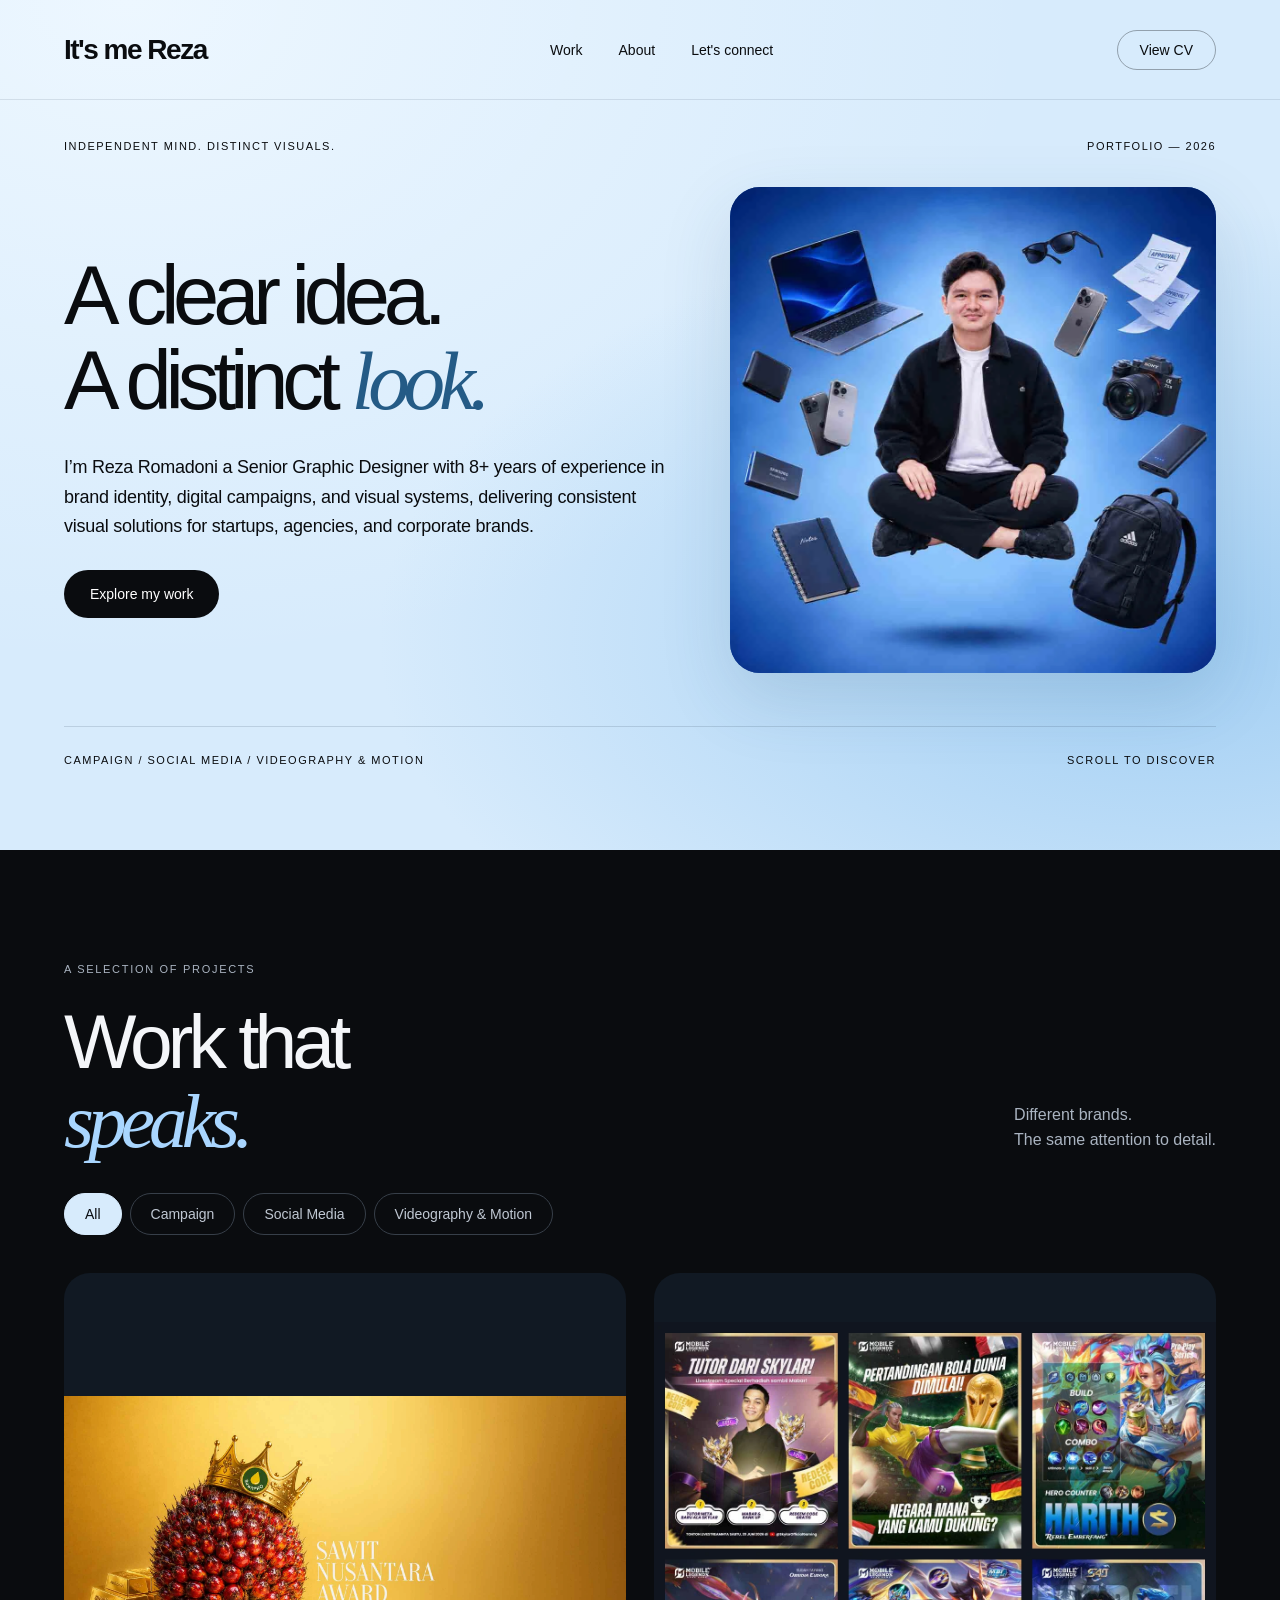
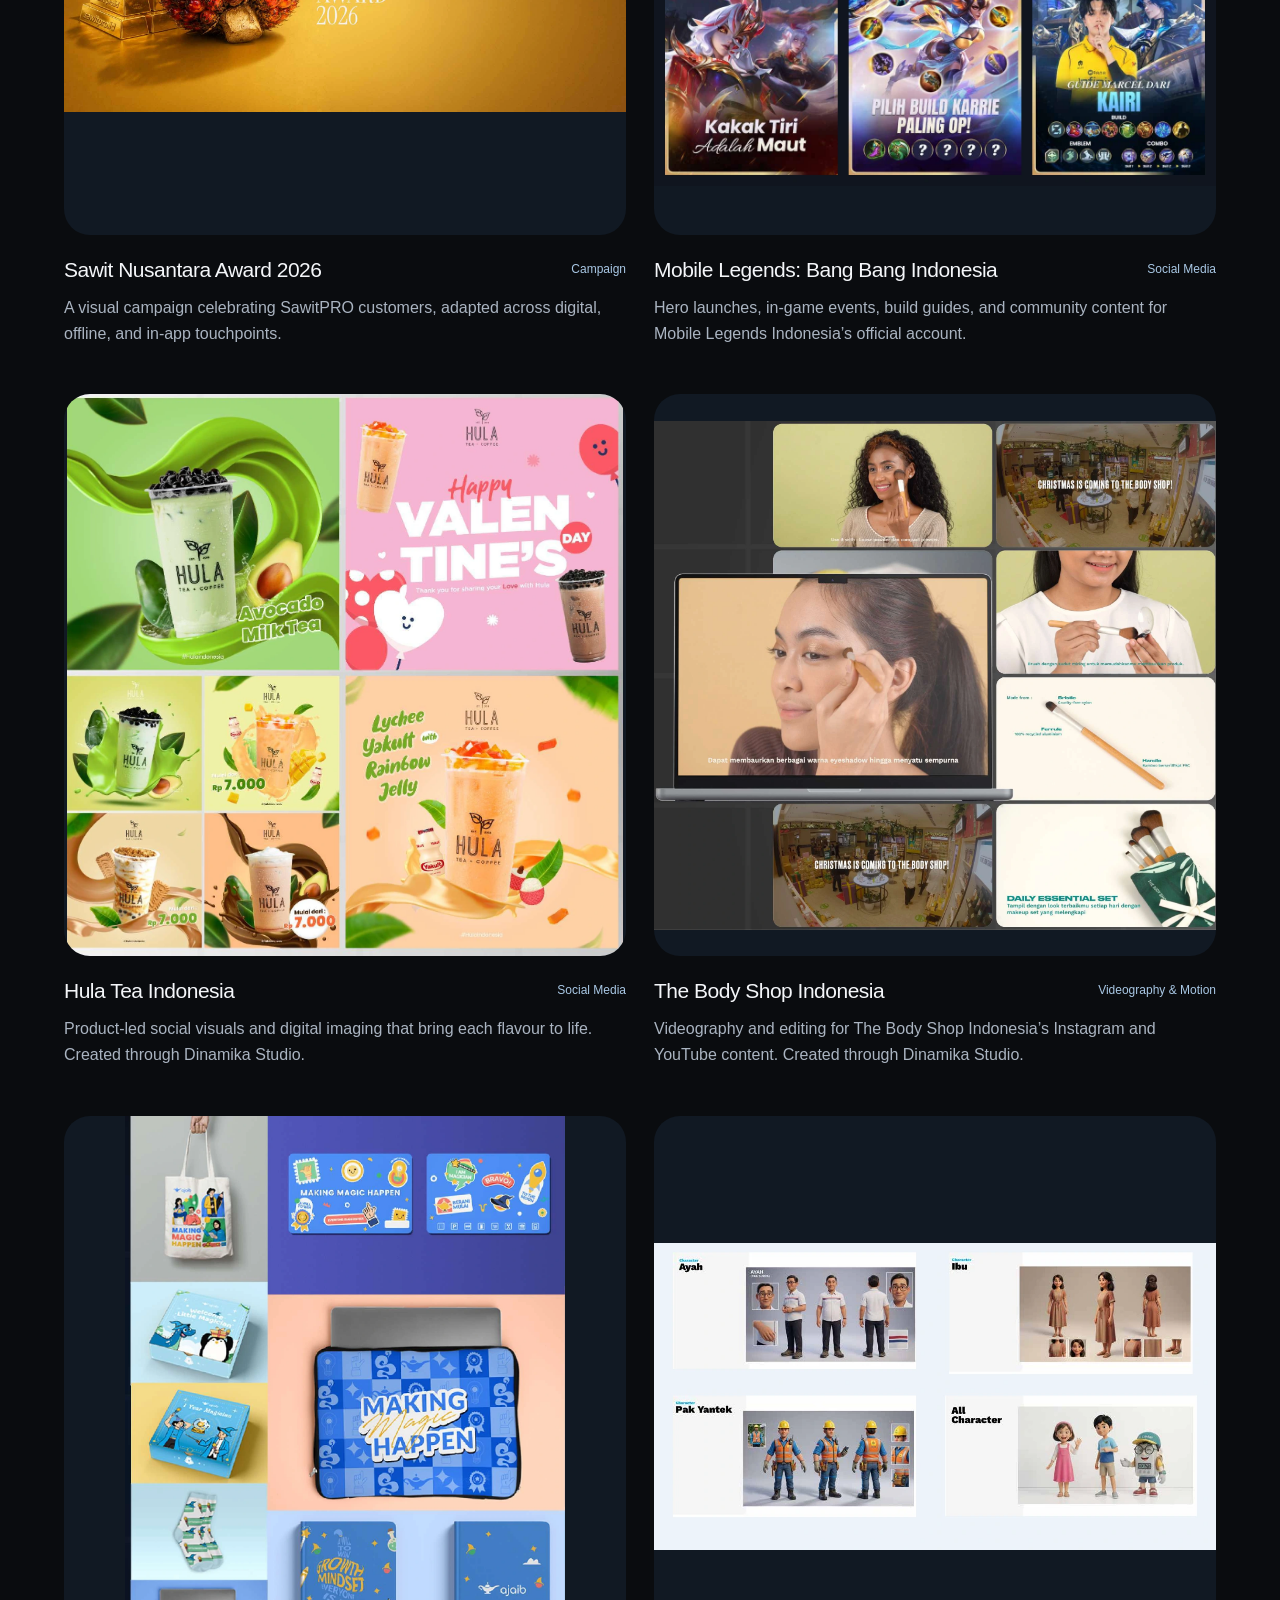
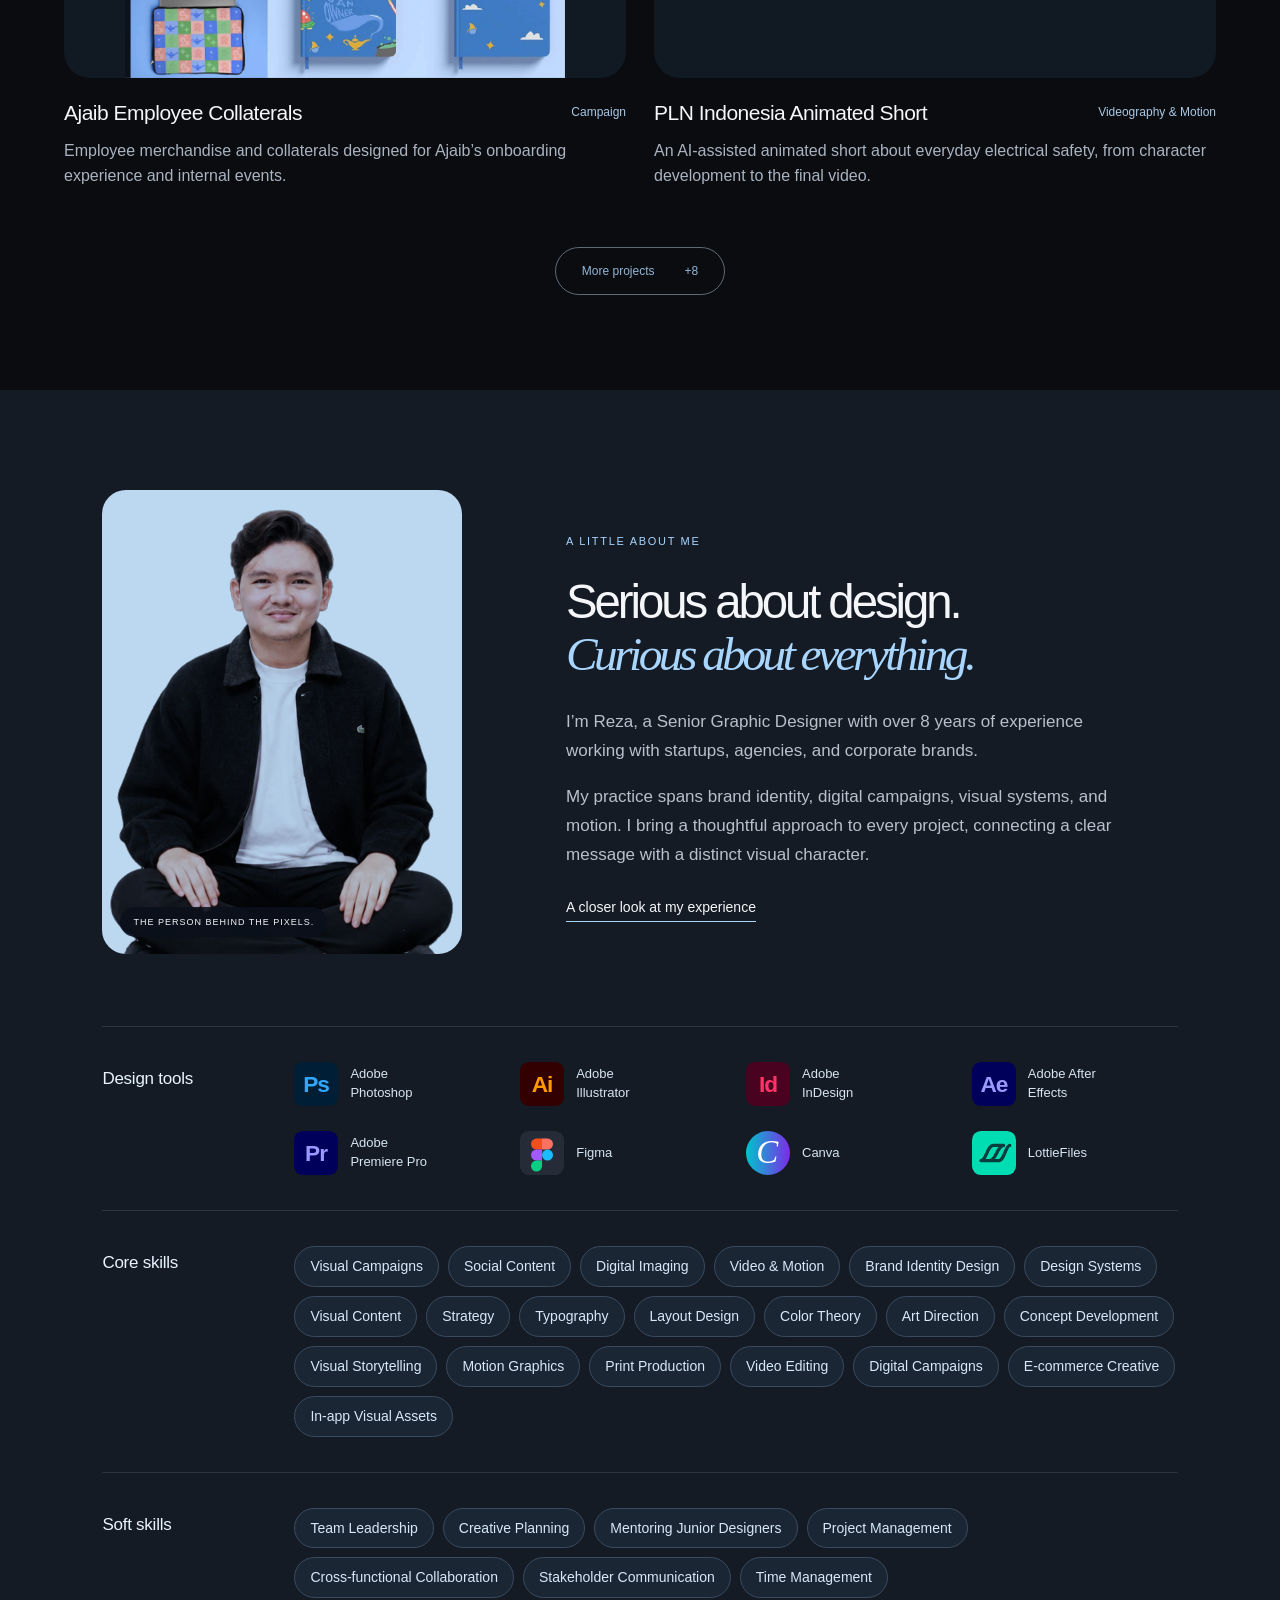
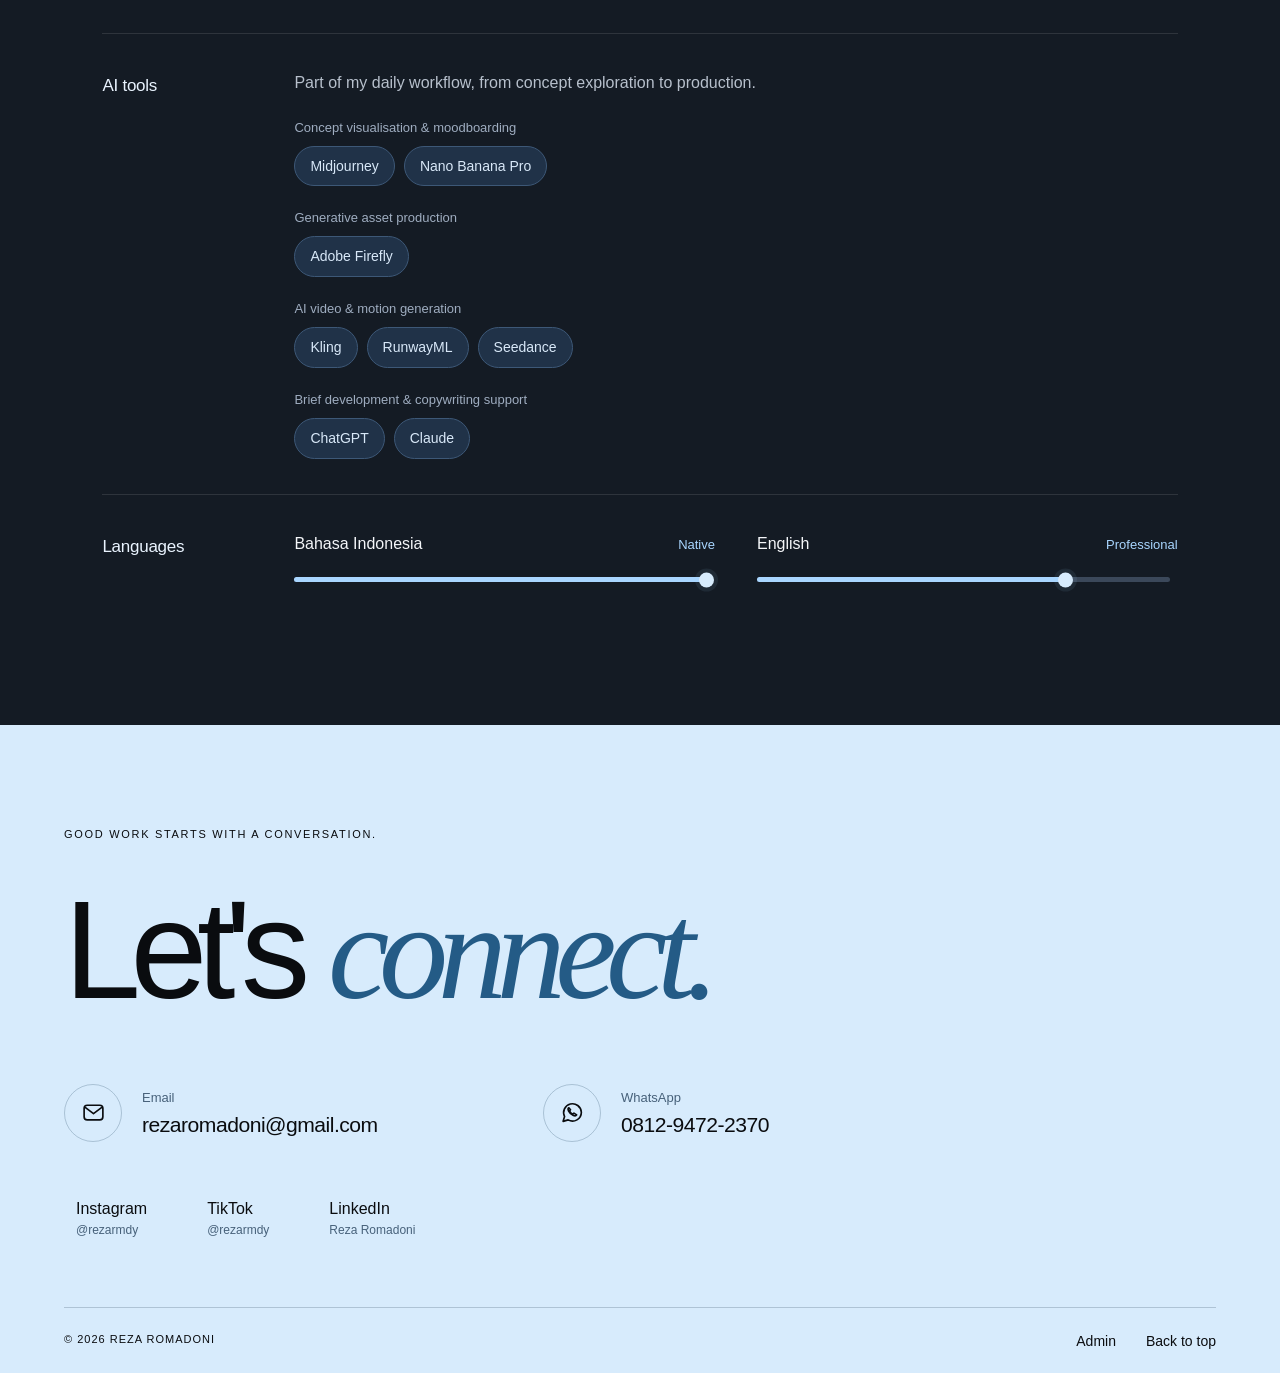
==== commit 61a642cb: "Add subtle headline, floating portrait, scroll reveal and project hover motion" ====
--- a/index.html
+++ b/index.html
@@ -1,8 +1,8 @@
 <!doctype html>
-<html lang="en"><head><meta charset="UTF-8"><meta name="viewport" content="width=device-width,initial-scale=1"><meta name="theme-color" content="#d7ebfc"><meta name="description" content="Reza Romadoni. Senior Graphic Designer with 8+ years of experience in brand identity, digital campaigns, and visual systems."><title>Reza Romadoni — Design with character.</title><link rel="stylesheet" href="/style.css?v=2"></head><body>
+<html lang="en"><head><meta charset="UTF-8"><meta name="viewport" content="width=device-width,initial-scale=1"><meta name="theme-color" content="#d7ebfc"><meta name="description" content="Reza Romadoni. Senior Graphic Designer with 8+ years of experience in brand identity, digital campaigns, and visual systems."><title>Reza Romadoni — Design with character.</title><link rel="stylesheet" href="/style.css?v=3"></head><body>
 <header class="nav"><a class="wordmark" href="#home" aria-label="Reza Romadoni home" data-bind="brand">It's me Reza</a><nav aria-label="Main navigation"><a href="#work" data-bind="navigation.work">Work</a><a href="#about" data-bind="navigation.about">About</a><a href="#contact" data-bind="navigation.contact">Let's connect</a></nav><a class="cv" data-cv href="/assets/Reza-Romadoni-CV.pdf" target="_blank" rel="noopener" data-bind="cv.label">View CV</a></header>
 <main><section class="hero" id="home"><div class="hero-top"><span data-bind="hero.eyebrow">INDEPENDENT MIND. DISTINCT VISUALS.</span><span data-bind="hero.edition">PORTFOLIO — 2026</span></div><div class="hero-layout"><div class="hero-copy"><h1><span class="line"><span data-bind="hero.line1">A clear idea.</span></span><span class="line"><span><span data-bind="hero.line2">A distinct</span> <em data-bind="hero.accent">look.</em></span></span></h1><div class="intro"><p data-bind="hero.description">I’m Reza Romadoni a Senior Graphic Designer with 8+ years of experience in brand identity, digital campaigns, and visual systems, delivering consistent visual solutions for startups, agencies, and corporate brands.</p><a class="pill dark" href="#work" data-bind="hero.button">Explore my work</a></div></div><figure class="hero-photo"><img id="hero-photo" src="/assets/reza-fly-1k.webp" width="1080" height="1080" alt="Reza Romadoni surrounded by his creative tools" fetchpriority="high"></figure></div><div class="hero-foot"><span data-bind="hero.footerLeft">CAMPAIGN / SOCIAL MEDIA / VIDEOGRAPHY & MOTION</span><span data-bind="hero.footerRight">SCROLL TO DISCOVER</span></div></section>
 <section class="work-section" id="work"><div class="section-heading"><div><p class="eyebrow" data-bind="work.eyebrow">A SELECTION OF PROJECTS</p><h2><span data-bind="work.line1">Work that</span><br><em data-bind="work.accent">speaks.</em></h2></div><div class="work-aside"><p data-bind="work.description">Different brands.&#10;The same attention to detail.</p></div></div><div class="filters" role="group" aria-label="Filter projects"><button class="active" data-filter="All" aria-pressed="true" data-bind="labels.all">All</button><button data-filter="Campaign" aria-pressed="false">Campaign</button><button data-filter="Social Media" aria-pressed="false">Social Media</button><button data-filter="Videography & Motion" aria-pressed="false">Videography & Motion</button></div><div class="project-grid" id="projects"><p class="content-status" role="status">Loading projects…</p></div><div class="more-wrap"><button class="pill outline" id="more" hidden><span data-bind="labels.more">More projects</span><span id="more-count"></span></button></div></section>
 <section class="about" id="about"><div class="portrait"><img id="about-photo" src="/assets/reza-portrait-1k.webp" width="1080" height="1392" alt="Reza Romadoni" loading="lazy"><span data-bind="about.photoCaption">THE PERSON BEHIND THE PIXELS.</span></div><div class="about-copy"><p class="eyebrow" data-bind="about.eyebrow">A LITTLE ABOUT ME</p><h2><span data-bind="about.line1">Serious about design.</span><br><em data-bind="about.accent">Curious about everything.</em></h2><div id="about-paragraphs"><p>I’m Reza, a Senior Graphic Designer with over 8 years of experience working with startups, agencies, and corporate brands.</p></div><a class="text-link" data-cv href="/assets/Reza-Romadoni-CV.pdf" target="_blank" rel="noopener" data-bind="about.experienceLinkLabel">A closer look at my experience</a></div><div class="capabilities"><section class="capability-group" aria-labelledby="tools-title"><h3 id="tools-title" data-bind="labels.tools">Design tools</h3><div class="tools-grid" id="design-tools"></div></section><section class="capability-group" aria-labelledby="core-title"><h3 id="core-title" data-bind="labels.core">Core skills</h3><div class="skills" id="core-skills"></div></section><section class="capability-group" aria-labelledby="soft-title"><h3 id="soft-title" data-bind="labels.soft">Soft skills</h3><div class="skills" id="soft-skills"></div></section><section class="capability-group" aria-labelledby="ai-title"><h3 id="ai-title" data-bind="labels.ai">AI tools</h3><p class="group-intro" data-bind="aiIntro">Part of my daily workflow, from concept exploration to production.</p><div id="ai-tools"></div></section><section class="capability-group languages" aria-labelledby="languages-title"><h3 id="languages-title" data-bind="labels.languages">Languages</h3><div class="language-grid" id="languages"></div></section></div></section>
 <footer id="contact"><p class="eyebrow" data-bind="contact.eyebrow">GOOD WORK STARTS WITH A CONVERSATION.</p><h2 class="contact-title"><span data-bind="contact.line1">Let's</span> <em data-bind="contact.accent">connect.</em></h2><div class="contact-grid"><a class="contact-item" id="email-link" href="mailto:rezaromadoni@gmail.com"><span class="contact-icon" data-icon="email"></span><span><span class="contact-label" data-bind="contact.emailLabel">Email</span><span class="contact-value" data-bind="contact.email">rezaromadoni@gmail.com</span></span></a><a class="contact-item" id="whatsapp-link" href="https://wa.me/6281294722370" target="_blank" rel="noopener noreferrer"><span class="contact-icon" data-icon="whatsapp"></span><span><span class="contact-label" data-bind="contact.whatsappLabel">WhatsApp</span><span class="contact-value" data-bind="contact.whatsappDisplay">0812-9472-2370</span></span></a></div><div class="social-links" id="social-links" aria-label="Social media"></div><div class="footer-bottom"><span data-bind="contact.copyright">© 2026 REZA ROMADONI</span><div class="footer-links"><a href="/admin/" data-bind="labels.admin">Admin</a><a href="#home" data-bind="labels.backToTop">Back to top</a></div></div></footer></main>
-<dialog id="project-dialog" aria-labelledby="dialog-title"><button class="close" aria-label="Close project"><span data-bind="labels.close">Close</span><span>×</span></button><div class="dialog-intro"><p class="eyebrow" id="dialog-category"></p><h2 id="dialog-title"></h2><p id="dialog-description"></p><p id="dialog-role"></p></div><div id="dialog-gallery"></div></dialog><script src="/app.js?v=2" defer></script></body></html>
+<dialog id="project-dialog" aria-labelledby="dialog-title"><button class="close" aria-label="Close project"><span data-bind="labels.close">Close</span><span>×</span></button><div class="dialog-intro"><p class="eyebrow" id="dialog-category"></p><h2 id="dialog-title"></h2><p id="dialog-description"></p><p id="dialog-role"></p></div><div id="dialog-gallery"></div></dialog><script src="/app.js?v=3" defer></script></body></html>
--- a/style.css
+++ b/style.css
@@ -4,7 +4,7 @@
 .work-section{padding:100px 5% 95px}.section-heading{display:flex;justify-content:space-between;align-items:end;margin-bottom:32px}.section-heading .eyebrow{color:var(--muted);margin-bottom:24px}h2{font-size:clamp(44px,6vw,86px);font-weight:400;line-height:1.03;letter-spacing:-.065em;margin:0}h2 em{color:#a9d6ff}.work-aside p{font-size:16px;line-height:1.6;color:var(--muted);margin:0 0 8px}.filters{display:flex;flex-wrap:wrap;gap:8px;margin-bottom:38px}.filters button{border:1px solid #373f49;background:transparent;border-radius:30px;padding:12px 20px;font-size:14px;color:#c0c8d3;transition:.2s}.filters .active,.filters button:hover{background:#d7ebfc;color:#080b10;border-color:#d7ebfc}.project-grid{display:grid;grid-template-columns:repeat(2,minmax(0,1fr));gap:48px 28px}.project{display:block;border:0;text-align:left;background:transparent;padding:0;min-width:0}.project-media{overflow:hidden;border-radius:26px;background:#141922;aspect-ratio:1;position:relative;isolation:isolate}.project img{height:100%;object-fit:cover;transition:transform .65s cubic-bezier(.2,.7,.2,1)}.project[data-project="0"] img{object-position:36% center}.project:hover img{transform:scale(1.035)}.view-label{position:absolute;bottom:20px;right:20px;background:#ffffffed;color:#111;border-radius:30px;padding:12px 19px;font-size:14px;opacity:0;transform:translateY(10px);transition:.25s}.project:hover .view-label,.project:focus-visible .view-label{opacity:1;transform:none}.project-meta{display:flex;justify-content:space-between;gap:18px;align-items:start;padding-top:22px}.project h3{font-size:21px;line-height:1.25;letter-spacing:-.5px;font-weight:400;margin:0}.project .category{font-size:12px;line-height:1.4;color:#a9c8e5;white-space:nowrap;padding-top:4px}.project-caption{color:var(--muted);font-size:16px;line-height:1.6;max-width:570px;margin:12px 0 0}.more-wrap{text-align:center;margin-top:58px}.outline{border:1px solid #5f6b78;background:transparent;color:#d7ebfc;gap:30px}.outline span{color:#93b6d6;font-size:12px}
 .about{background:#141b24;display:grid;grid-template-columns:.75fr 1.25fr;gap:72px 9%;padding:100px 8%;align-items:center}.portrait{position:relative;background:#bbd8f0;border-radius:24px;overflow:hidden;max-width:360px}.portrait img{mix-blend-mode:multiply;aspect-ratio:.85;object-fit:cover;object-position:50% 20%}.portrait>span{position:absolute;bottom:17px;left:18px;background:#0b111ce0;border-radius:20px;padding:10px 13px;font-size:9px;letter-spacing:1px}.about h2{font-size:clamp(34px,3.7vw,56px);margin:26px 0 28px;line-height:1.1}.about-copy>p:not(.eyebrow){font-size:17px;line-height:1.7;color:#b7c0cc;max-width:560px}.about .eyebrow{color:#a9d6ff}.text-link{display:inline-block;border-bottom:1px solid #a9d6ff;padding-bottom:6px;font-size:14px;margin-top:12px}.capabilities{grid-column:1/-1;min-width:0}.capability-group{border-top:1px solid #ffffff1c;padding:35px 0;display:grid;grid-template-columns:170px minmax(0,1fr);gap:10px 22px;align-items:start}.capability-group h3{font-size:17px;font-weight:400;letter-spacing:-.25px;margin:6px 0;color:#eaf4ff;line-height:1.3}.tools-grid{display:grid;grid-template-columns:repeat(4,minmax(0,1fr));gap:25px 20px}.tool{display:flex;align-items:center;gap:12px}.tool img{width:44px;height:44px;flex-shrink:0}.tool span{font-size:13px;line-height:1.45;color:#d7e4f2;max-width:90px}.skills{display:flex;flex-wrap:wrap;gap:9px}.skills span{border:1px solid #3a4b5f;background:#1a2634;border-radius:30px;color:#d8e8f8;padding:10px 15px;font-size:14px;line-height:1.35}.group-intro{grid-column:2;margin:0 0 13px;font-size:16px;color:#b7c0cc;line-height:1.7}#ai-tools{grid-column:2}.ai-row{margin-bottom:24px}.ai-row:last-child{margin-bottom:0}.ai-row>p{margin:0 0 11px;font-size:13px;color:#9fadc0}.ai-row .skills span{background:#203248;border-color:#3d5877}.language-grid{display:grid;grid-template-columns:1fr 1fr;gap:42px}.language-label{display:flex;justify-content:space-between;align-items:baseline;gap:12px;margin:5px 0 24px;font-size:16px}.language-label>span:last-child{font-size:13px;color:#a9d6ff}.language-bar{height:5px;border-radius:12px;background:#3b485a;position:relative;margin:0 8px 8px 0}.language-fill{position:relative;height:100%;width:var(--level);border-radius:12px;background:#a9d6ff}.language-fill:after{content:"";position:absolute;right:-7px;top:50%;transform:translateY(-50%);width:15px;height:15px;background:#d7ebfc;border-radius:50%;box-shadow:0 0 0 4px #a9d6ff14}
 footer{padding:90px 5% 24px;background:var(--sky);color:var(--ink)}footer>.eyebrow{margin-bottom:35px}.contact-title{font-size:clamp(60px,10.8vw,170px);letter-spacing:-.075em;line-height:1.05;display:block;margin:0 0 60px}.contact-title em{color:#245b86}.contact-grid{display:grid;grid-template-columns:1fr 1fr;gap:28px;max-width:930px}.contact-item{display:flex;gap:20px;align-items:center;min-width:0}.contact-icon{display:grid;place-items:center;border:1px solid #23466240;width:58px;height:58px;flex-shrink:0;border-radius:50%;transition:background .25s,transform .25s}.contact-item:hover .contact-icon{background:#b9daf6;transform:rotate(-8deg)}[data-icon] svg{display:block;width:25px;height:25px}.contact-label{display:block;font-size:13px;line-height:1.5;color:#47617a;margin-bottom:5px}.contact-value{display:block;font-size:clamp(16px,1.65vw,24px);letter-spacing:-.5px;overflow-wrap:anywhere}.social-links{display:flex;flex-wrap:wrap;gap:20px 48px;margin-top:48px}.social-links a{display:flex;align-items:center;gap:12px;padding:10px 0}.social-links a>span:last-child{font-size:16px}.social-links small{display:block;font-size:12px;color:#47617a;margin-top:5px}.social-links a:hover>span:last-child{text-decoration:underline;text-underline-offset:5px}.footer-bottom{border-top:1px solid #172b4235;margin-top:60px;padding-top:25px;display:flex;justify-content:space-between;gap:20px;font-size:14px}.footer-bottom span{font-size:11px;letter-spacing:1px}
-dialog{border:0;background:#10161f;color:white;padding:0;width:min(1100px,94vw);max-height:93vh;border-radius:22px}dialog::backdrop{background:#030a12b8;backdrop-filter:blur(10px)}.close{position:sticky;top:18px;float:right;margin:18px 22px 0;background:#d7ebfc;color:#111;border:0;border-radius:30px;padding:11px 18px;z-index:4;font-size:14px;display:flex;gap:22px;align-items:center}.close span{font-size:22px;line-height:16px}.dialog-intro{padding:65px 6% 35px}.dialog-intro .eyebrow{color:#a9d6ff}.dialog-intro h2{font-size:clamp(32px,4vw,57px);margin:20px 0}.dialog-intro>p:not(.eyebrow){font-size:17px;line-height:1.65;max-width:660px;color:#c4d0de}#dialog-role{font-size:14px!important;color:#9bacc2!important}#dialog-gallery{padding:0 3% 3%}#dialog-gallery img{border-radius:15px;margin-bottom:18px}.reveal{animation:fadeIn .6s both}@keyframes reveal{from{transform:translateY(110%)}to{transform:translateY(0)}}@keyframes fadeIn{from{opacity:0;transform:translateY(18px)}to{opacity:1;transform:translateY(0)}}
+dialog{border:0;background:#10161f;color:white;padding:0;width:min(1100px,94vw);max-height:93vh;border-radius:22px}dialog::backdrop{background:#030a12b8;backdrop-filter:blur(10px)}.close{position:sticky;top:18px;float:right;margin:18px 22px 0;background:#d7ebfc;color:#111;border:0;border-radius:30px;padding:11px 18px;z-index:4;font-size:14px;display:flex;gap:22px;align-items:center}.close span{font-size:22px;line-height:16px}.dialog-intro{padding:65px 6% 35px}.dialog-intro .eyebrow{color:#a9d6ff}.dialog-intro h2{font-size:clamp(32px,4vw,57px);margin:20px 0}.dialog-intro>p:not(.eyebrow){font-size:17px;line-height:1.65;max-width:660px;color:#c4d0de}#dialog-role{font-size:14px!important;color:#9bacc2!important}#dialog-gallery{padding:0 3% 3%}#dialog-gallery img{border-radius:15px;margin-bottom:18px}.reveal{animation:none}@keyframes reveal{from{transform:translateY(110%)}to{transform:translateY(0)}}@keyframes fadeIn{from{opacity:0;transform:translateY(18px)}to{opacity:1;transform:translateY(0)}}
 @media(min-width:1600px){.hero{min-height:940px;padding-top:155px}.intro{max-width:860px}.intro p{font-size:22px}.hero-foot{margin-top:82px}.tools-grid{grid-template-columns:repeat(8,minmax(0,1fr))}.tool{flex-direction:column;align-items:start}}
 @media(max-width:1050px){.tools-grid{grid-template-columns:repeat(4,minmax(0,1fr))}.tool{flex-direction:column;align-items:start;gap:10px}.project-meta{display:block}.project .category{display:block;margin-top:8px}.capability-group{grid-template-columns:135px minmax(0,1fr)}.about{column-gap:6%;padding-left:6%;padding-right:6%}.language-grid{gap:28px}}
 @media(max-width:800px){.nav{height:82px}.wordmark{font-size:35px}.nav nav{gap:20px}.cv{padding:10px 16px}.hero{padding-top:116px;min-height:0}.hero-top{font-size:10px;letter-spacing:1px}.hero h1{font-size:clamp(60px,11.8vw,90px);margin:52px 0 35px}.intro p{font-size:18px;max-width:620px}.hero-foot{font-size:10px;padding-top:22px;margin-top:55px}.work-section{padding-top:65px}.section-heading{margin-bottom:28px}.work-aside p{font-size:14px}.project-grid{gap:36px 20px}.project h3{font-size:20px}.project-caption{font-size:16px}.project-media{border-radius:22px}.about{padding:65px 6%;gap:48px 6%;grid-template-columns:.7fr 1.3fr}.about h2{font-size:34px}.about-copy>p:not(.eyebrow){font-size:16px}.portrait>span{display:none}.portrait{border-radius:20px}.capability-group{grid-template-columns:1fr;gap:22px}.capability-group h3{font-size:19px}.group-intro,#ai-tools{grid-column:1}.group-intro{margin-top:-12px;margin-bottom:0}.tool{flex-direction:row}.tools-grid{gap:25px 18px}.tool span{font-size:13px}.language-grid{gap:36px}.social-links{gap:24px 40px}.contact-grid{gap:30px}.contact-icon{width:48px;height:48px}.contact-item{gap:13px}.footer-bottom{flex-wrap:wrap}.dialog-intro{padding-top:72px}}
@@ -16,3 +16,39 @@
 @media(max-width:1050px){.hero-layout{grid-template-columns:minmax(0,1.15fr) minmax(0,1fr);gap:4%}.hero h1{font-size:6.6vw}.hero .intro p{font-size:17px}.hero{min-height:0}.hero-photo{border-radius:24px}.hero-foot{margin-top:45px}.nav nav{gap:22px}.wordmark{font-size:25px}}
 @media(max-width:700px){.hero-layout{grid-template-columns:1fr;margin-top:38px;gap:30px}.hero h1{font-size:12.5vw;margin:0 0 25px}.hero-photo{max-width:540px;justify-self:center;width:100%;border-radius:24px}.hero .intro p{font-size:17px}.hero-foot{margin-top:38px}.wordmark{font-size:23px}.nav nav{gap:18px}.nav nav a:last-child{display:none}.footer-links{gap:22px}.dialog-intro{padding:65px 6% 26px}#dialog-gallery{gap:16px}}
 @media(max-width:390px){.wordmark{font-size:21px}.nav nav{gap:13px}.nav nav a{font-size:13px}.cv{padding:9px 11px}}
+
+/* Restrained motion: content enters once, artwork always keeps its complete frame. */
+.line>span{animation:none}
+.hero-photo{will-change:auto}
+.motion-ready .line>span{animation:headline-arrive 1000ms cubic-bezier(.16,1,.3,1) both}
+.motion-ready .line:nth-child(2)>span{animation-delay:140ms}
+.motion-ready .hero .intro{animation:content-arrive 850ms cubic-bezier(.16,1,.3,1) 280ms both}
+.motion-ready .hero-photo img{animation:photo-arrive 1200ms ease 160ms both}
+.motion-ready .hero-photo{animation:hero-float 7s ease-in-out 1400ms infinite;animation-play-state:paused}
+.motion-ready.hero-in-view:not(.motion-paused) .hero-photo{animation-play-state:running}
+.motion-reveal{opacity:0;transform:translateY(28px);transition:opacity 800ms cubic-bezier(.16,1,.3,1),transform 800ms cubic-bezier(.16,1,.3,1);transition-delay:var(--reveal-delay,0ms)}
+.motion-reveal.is-visible{opacity:1;transform:none}
+.motion-reveal:focus-within{opacity:1;transform:none;transition-delay:0ms}
+.project-media{transition:transform 450ms cubic-bezier(.2,.7,.2,1),box-shadow 450ms ease;box-shadow:0 0 0 1px #a9d6ff00}
+.project .view-label{transition:opacity 300ms ease,transform 400ms cubic-bezier(.16,1,.3,1)}
+.project h3{transition:color 300ms ease}
+.project:focus-visible .project-media{box-shadow:0 0 0 1px #a9d6ff70,0 20px 45px #00000035}
+@media(hover:hover) and (pointer:fine){
+  .project:hover .project-media{transform:translateY(-6px);box-shadow:0 0 0 1px #a9d6ff55,0 22px 48px #00000045}
+  .project:hover h3{color:#b8dcff}
+  .hero .pill:hover{background:#23486b;transform:translateY(-3px)}
+}
+@media(hover:none){.project .view-label{opacity:1;transform:none;padding:9px 14px;font-size:12px}}
+@keyframes headline-arrive{from{opacity:0;transform:translateY(105%)}to{opacity:1;transform:none}}
+@keyframes content-arrive{from{opacity:0;transform:translateY(16px)}to{opacity:1;transform:none}}
+@keyframes photo-arrive{from{opacity:.25}to{opacity:1}}
+@keyframes hero-float{0%,100%{transform:translateY(0) rotate(0)}50%{transform:translateY(-12px) rotate(.35deg)}}
+@media(max-width:700px){
+  .motion-reveal{transform:translateY(18px)}
+  .motion-ready .hero-photo{animation-name:hero-float-mobile;animation-duration:8s}
+}
+@keyframes hero-float-mobile{0%,100%{transform:translateY(0)}50%{transform:translateY(-7px)}}
+@media(prefers-reduced-motion:reduce){
+  .motion-reveal,.motion-ready .line>span,.motion-ready .hero .intro,.motion-ready .hero-photo,.motion-ready .hero-photo img{opacity:1;transform:none;animation:none!important;transition:none!important}
+  .project:hover .project-media,.pill:hover{transform:none}
+}
